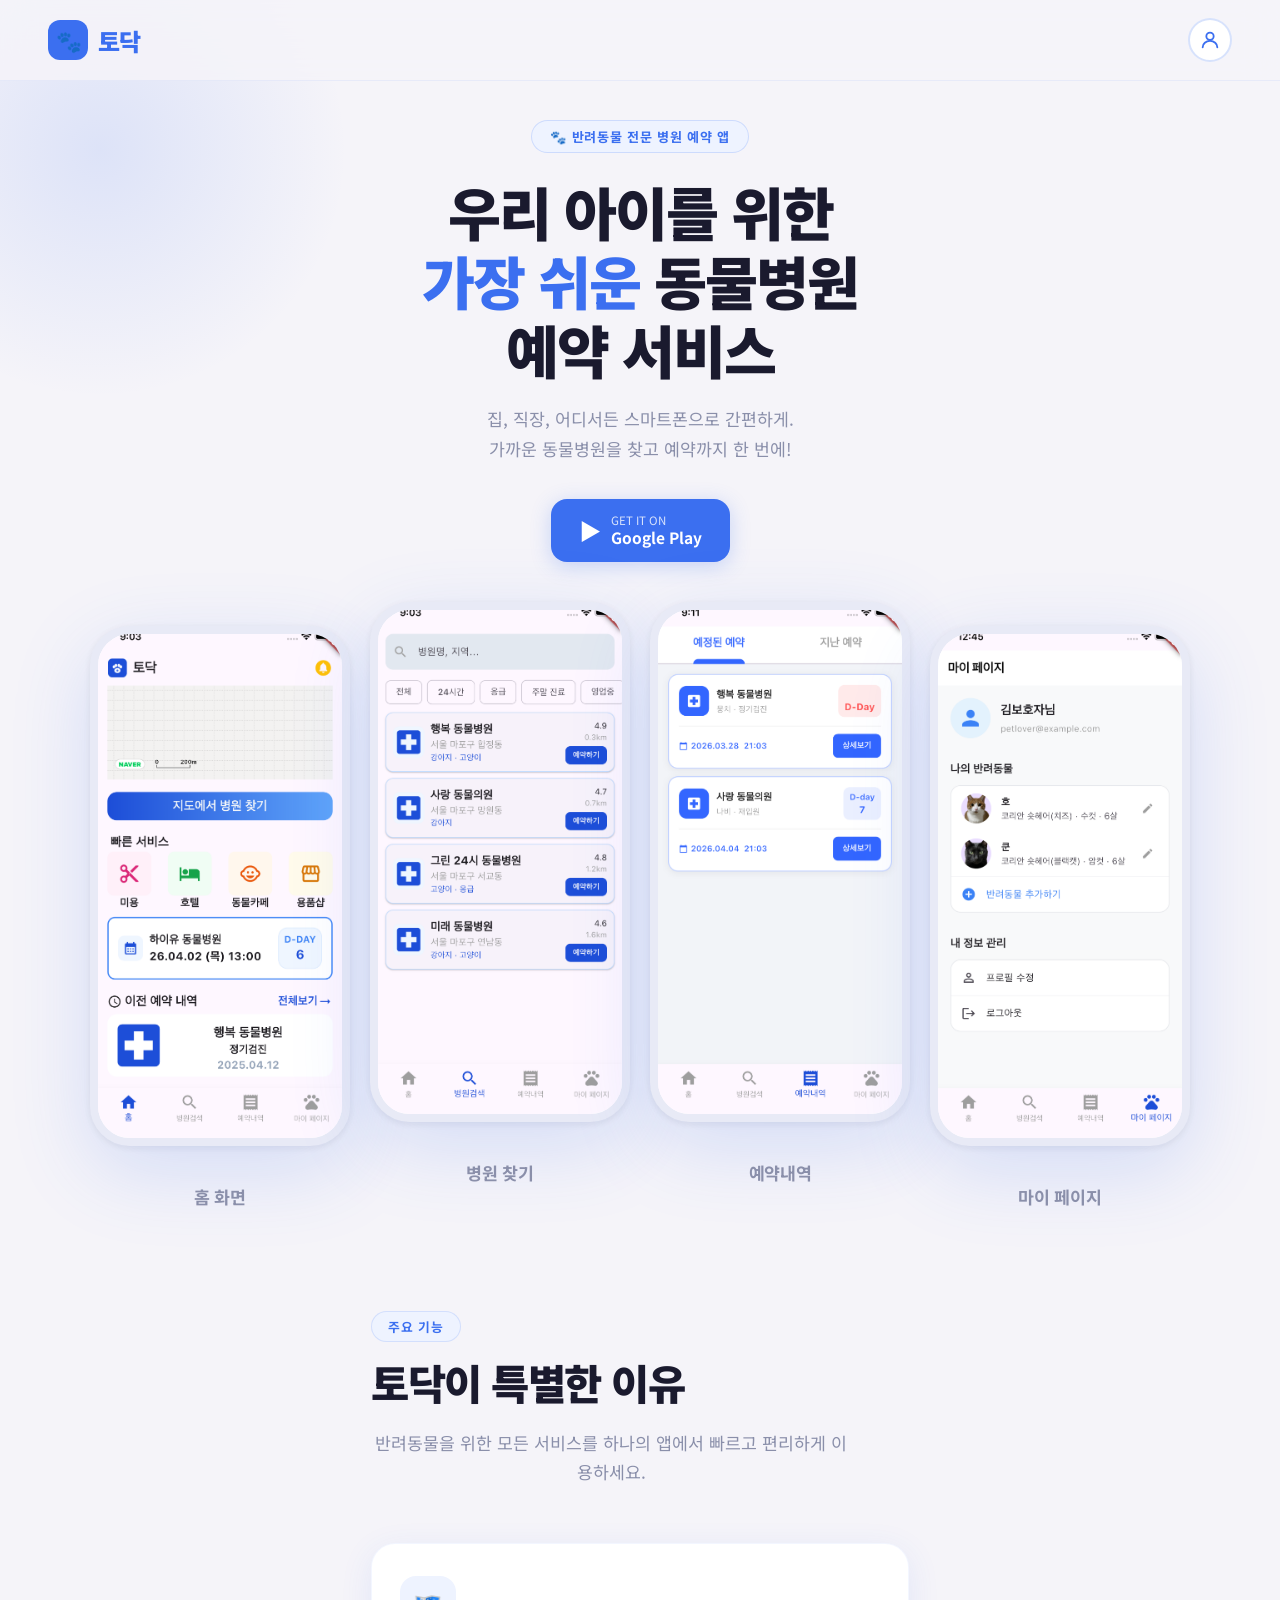
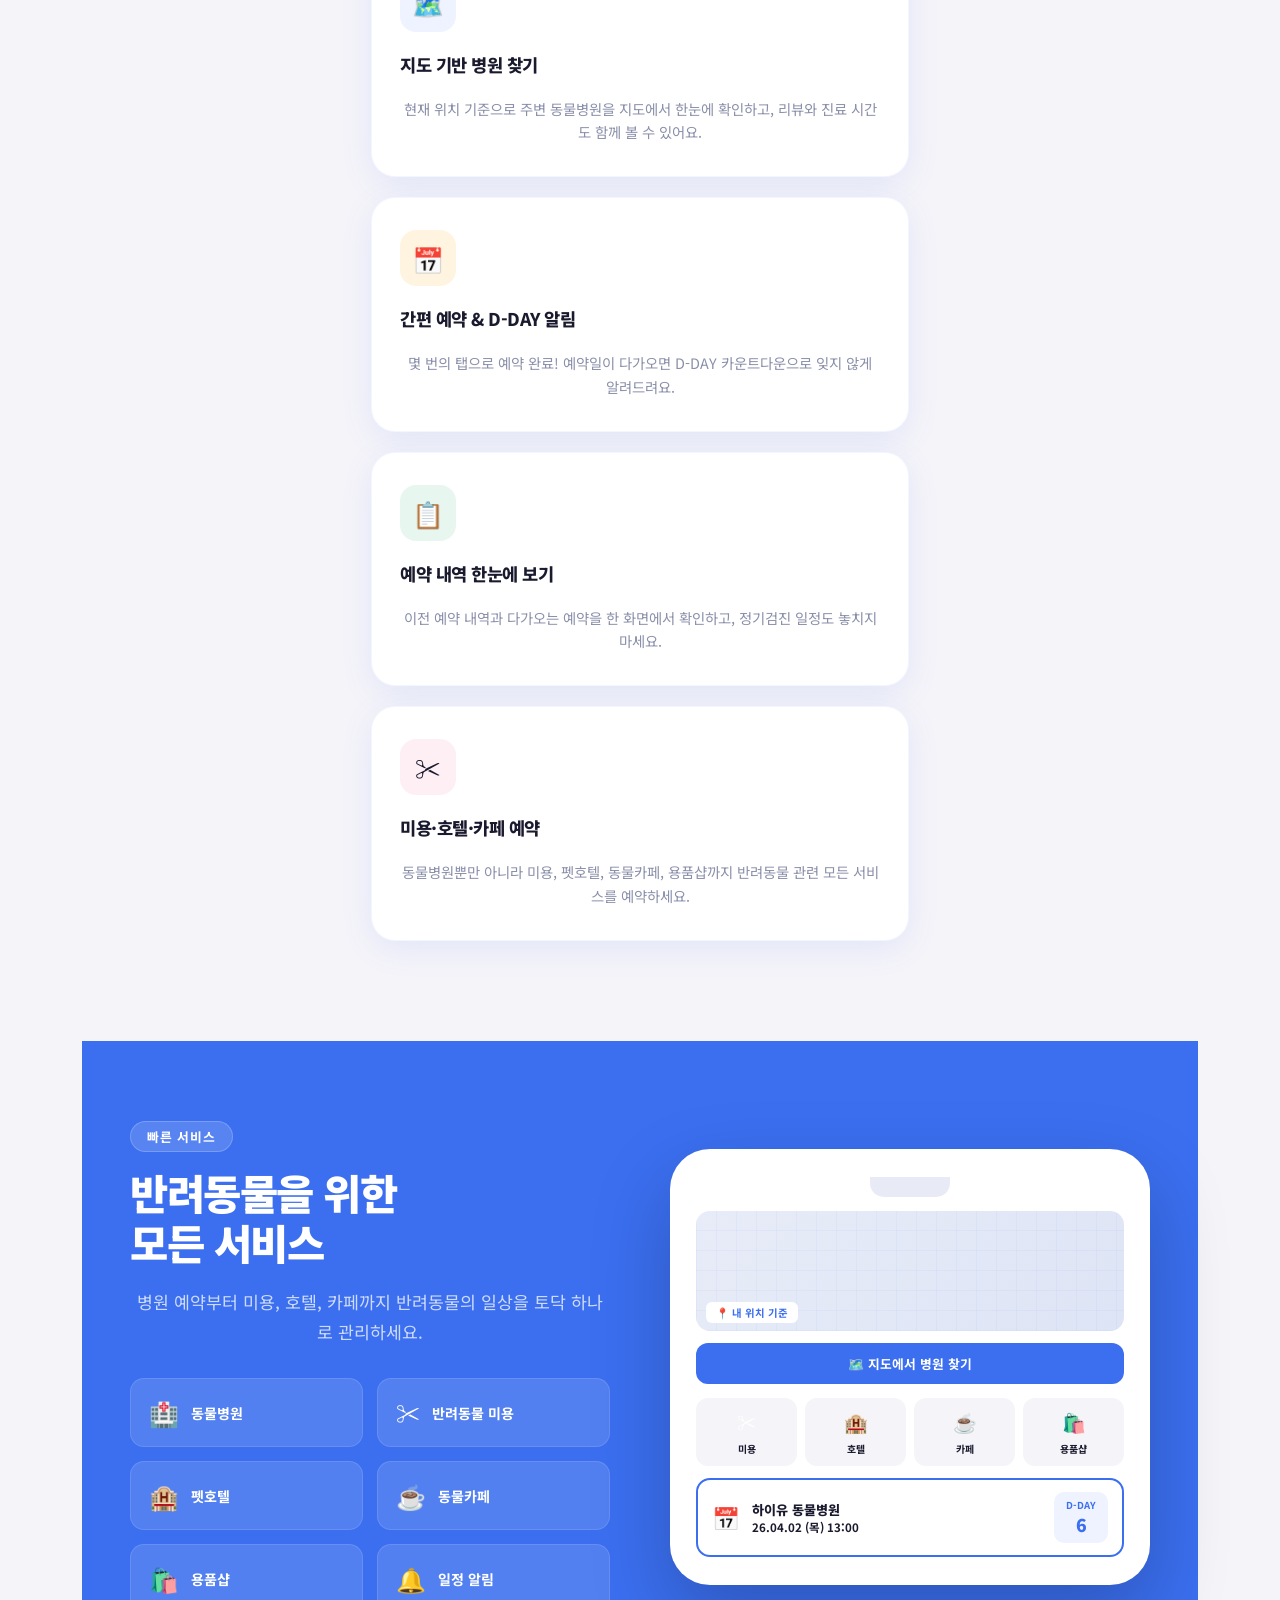
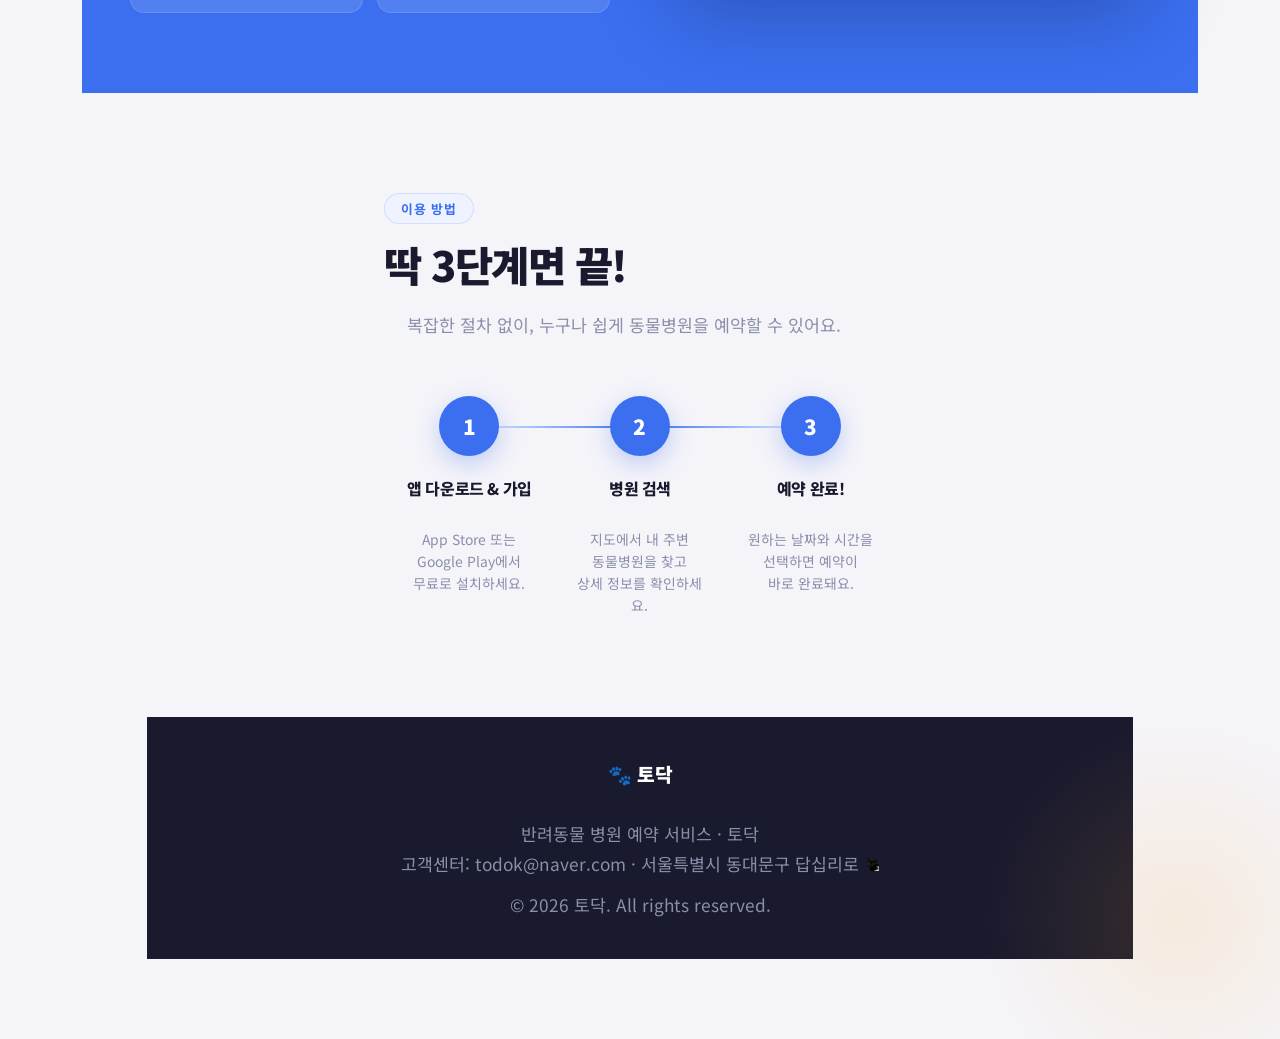
==== index.html @ 5000153f "동영상 수정" ====
<!doctype html>
<html lang="ko">
  <head>
    <meta charset="UTF-8" />
    <meta name="viewport" content="width=device-width, initial-scale=1.0" />
    <title>토닥 - 동물병원 예약 이젠 쉽고 빠르게!</title>
    <link
      href="https://fonts.googleapis.com/css2?family=Noto+Sans+KR:wght@400;500;700;900&display=swap"
      rel="stylesheet"
    />
    <link rel="stylesheet" href="style.css" />
    <style>
      /* ✅ 비디오 모달 - 기본적으로 숨김 */
      .video-modal {
        display: none; /* 기본 숨김 */
        position: fixed;
        top: 0; left: 0; right: 0; bottom: 0;
        background: rgba(0,0,0,0.75);
        z-index: 9999;
        align-items: center;
        justify-content: center;
      }
      /* active 클래스가 붙을 때만 보임 */
      .video-modal.active {
        display: flex;
      }
      .video-wrap {
        position: relative;
        background: #000;
        border-radius: 16px;
        overflow: hidden;
        max-width: 480px;
        width: 90%;
      }
      .video-wrap video {
        width: 100%;
        display: block;
      }
      .video-close {
        position: absolute;
        top: 10px; right: 10px;
        background: rgba(0,0,0,0.5);
        color: white;
        border: none;
        border-radius: 50%;
        width: 32px; height: 32px;
        font-size: 1rem;
        cursor: pointer;
        display: flex; align-items: center; justify-content: center;
        z-index: 10;
      }
    </style>
  </head>
  <body>
    <!-- NAV -->
    <nav>
      <div class="nav-logo">
        <div class="logo-icon">🐾</div>
        토닥
      </div>
      <button class="nav-login-btn" onclick="handleLoginClick()">
        <svg xmlns="http://www.w3.org/2000/svg" width="22" height="22" viewBox="0 0 24 24" fill="none" stroke="currentColor" stroke-width="2" stroke-linecap="round" stroke-linejoin="round">
      <circle cx="12" cy="8" r="4"/>
      <path d="M4 20c0-4 3.6-7 8-7s8 3 8 7"/>
    </svg>
      </button>
    </nav>

    <!-- HERO -->
    <section class="hero">
      <div class="hero-bg-circle c1"></div>
      <div class="hero-bg-circle c2"></div>
      <div class="hero-badge">🐾 반려동물 전문 병원 예약 앱</div>
      <h1>
        우리 아이를 위한<br /><span class="highlight">가장 쉬운</span>
        동물병원<br />예약 서비스
      </h1>
      <p>
        집, 직장, 어디서든 스마트폰으로 간편하게.<br />가까운 동물병원을 찾고
        예약까지 한 번에!
      </p>
      <div class="hero-btns">
        <a href="#" class="btn-store google">
          <span class="store-icon">▶</span>
          <span class="store-label">
            <span class="store-sub">GET IT ON</span>
            Google Play
          </span>
        </a>
      </div>

      <!-- 폰 목업 -->
      <!-- 폰 목업 -->
<div class="hero-mockup">
  <div class="mockup-row">
    <div class="mockup-item">
      <div class="phone-frame">
        <div class="phone-notch"></div>
        <div class="phone-screen">
          <img src="images/home.png" alt="홈 화면" />
        </div>
      </div>
      <p class="mockup-caption">홈 화면</p>
    </div>
    <div class="mockup-item">
      <div class="phone-frame">
        <div class="phone-notch"></div>
        <div class="phone-screen">
          <img src="images/search.png" alt="병원 찾기" />
        </div>
      </div>
      <p class="mockup-caption">병원 찾기</p>
    </div>
    <div class="mockup-item">
      <div class="phone-frame">
        <div class="phone-notch"></div>
        <div class="phone-screen">
          <img src="images/book.png" alt="예약내역" />
        </div>
      </div>
      <p class="mockup-caption">예약내역</p>
    </div>
    <div class="mockup-item">
      <div class="phone-frame">
        <div class="phone-notch"></div>
        <div class="phone-screen">
          <img src="images/mypage.png" alt="마이 페이지" />
        </div>
      </div>
      <p class="mockup-caption">마이 페이지</p>
    </div>
  </div>
</div>

    <!-- FEATURES -->
    <section class="section" id="features">
      <span class="section-label">주요 기능</span>
      <h2 class="section-title">토닥이 특별한 이유</h2>
      <p class="section-sub">
        반려동물을 위한 모든 서비스를 하나의 앱에서 빠르고 편리하게 이용하세요.
      </p>
      <div class="features-grid">
        <div class="feature-card">
          <div class="feat-icon blue">🗺️</div>
          <h3>지도 기반 병원 찾기</h3>
          <p>
            현재 위치 기준으로 주변 동물병원을 지도에서 한눈에 확인하고, 리뷰와
            진료 시간도 함께 볼 수 있어요.
          </p>
        </div>
        <div class="feature-card">
          <div class="feat-icon orange">📅</div>
          <h3>간편 예약 & D-DAY 알림</h3>
          <p>
            몇 번의 탭으로 예약 완료! 예약일이 다가오면 D-DAY 카운트다운으로
            잊지 않게 알려드려요.
          </p>
        </div>
        <div class="feature-card">
          <div class="feat-icon green">📋</div>
          <h3>예약 내역 한눈에 보기</h3>
          <p>
            이전 예약 내역과 다가오는 예약을 한 화면에서 확인하고, 정기검진
            일정도 놓치지 마세요.
          </p>
        </div>
        <div class="feature-card">
          <div class="feat-icon pink">✂️</div>
          <h3>미용·호텔·카페 예약</h3>
          <p>
            동물병원뿐만 아니라 미용, 펫호텔, 동물카페, 용품샵까지 반려동물 관련
            모든 서비스를 예약하세요.
          </p>
        </div>
      </div>
    </section>

    <!-- SERVICES -->
    <section class="services-section" id="services">
      <div class="services-inner">
        <div>
          <span class="section-label">빠른 서비스</span>
          <h2 class="section-title">반려동물을 위한<br />모든 서비스</h2>
          <p class="section-sub">
            병원 예약부터 미용, 호텔, 카페까지 반려동물의 일상을 토닥 하나로
            관리하세요.
          </p>
          <div class="services-list">
            <div class="svc-chip">
              <span class="chip-icon">🏥</span
              ><span class="chip-text">동물병원</span>
            </div>
            <div class="svc-chip">
              <span class="chip-icon">✂️</span
              ><span class="chip-text">반려동물 미용</span>
            </div>
            <div class="svc-chip">
              <span class="chip-icon">🏨</span
              ><span class="chip-text">펫호텔</span>
            </div>
            <div class="svc-chip">
              <span class="chip-icon">☕</span
              ><span class="chip-text">동물카페</span>
            </div>
            <div class="svc-chip">
              <span class="chip-icon">🛍️</span
              ><span class="chip-text">용품샵</span>
            </div>
            <div class="svc-chip">
              <span class="chip-icon">🔔</span
              ><span class="chip-text">일정 알림</span>
            </div>
          </div>
        </div>
        <div class="big-phone">
          <div class="bp-notch"></div>
          <div class="bp-map">
            <div class="bp-map-grid"></div>
            <div class="bp-map-label">📍 내 위치 기준</div>
          </div>
          <div class="bp-btn">🗺️ 지도에서 병원 찾기</div>
          <div class="bp-services">
            <div class="bp-svc">
              <div class="si">✂️</div>
              <div class="sn">미용</div>
            </div>
            <div class="bp-svc">
              <div class="si">🏨</div>
              <div class="sn">호텔</div>
            </div>
            <div class="bp-svc">
              <div class="si">☕</div>
              <div class="sn">카페</div>
            </div>
            <div class="bp-svc">
              <div class="si">🛍️</div>
              <div class="sn">용품샵</div>
            </div>
          </div>
          <div class="bp-card">
            <span style="font-size: 1.4rem">📅</span>
            <div class="bp-card-info">
              <div class="title">하이유 동물병원</div>
              <div class="date">26.04.02 (목) 13:00</div>
            </div>
            <div class="bp-dday">
              <div class="dl">D-DAY</div>
              <div class="dn">6</div>
            </div>
          </div>
        </div>
      </div>
    </section>

    <!-- HOW IT WORKS -->
    <section class="how-section" id="how">
      <span class="section-label">이용 방법</span>
      <h2 class="section-title">딱 3단계면 끝!</h2>
      <p class="section-sub">
        복잡한 절차 없이, 누구나 쉽게 동물병원을 예약할 수 있어요.
      </p>
      <div class="steps-row">
        <div class="step">
          <div class="step-num">1</div>
          <h4>앱 다운로드 & 가입</h4>
          <p>App Store 또는<br />Google Play에서<br />무료로 설치하세요.</p>
        </div>
        <div class="step">
          <div class="step-num">2</div>
          <h4>병원 검색</h4>
          <p>
            지도에서 내 주변<br />동물병원을 찾고<br />상세 정보를 확인하세요.
          </p>
        </div>
        <div class="step">
          <div class="step-num">3</div>
          <h4>예약 완료!</h4>
          <p>원하는 날짜와 시간을<br />선택하면 예약이<br />바로 완료돼요.</p>
        </div>
      </div>
    </section>

    <!-- FOOTER -->
    <footer>
      <div class="footer-logo">🐾 토닥</div>
      <p>
        반려동물 병원 예약 서비스 · 토닥<br />
        고객센터: todok@naver.com · 서울특별시 동대문구 답십리로
        <img src="images/kun2.png" width="15px" onclick="openVideo('kun')" alt="쿤">
      </p>
      <p style="margin-top: 12px">© 2026 토닥. All rights reserved.</p>
    </footer>
     <script>
      function handleLoginClick() {
        if (localStorage.getItem('isLoggedIn')) {
          location.href = 'my_page.html';
        } else {
          location.href = 'login.html';
        }
      }
      // ✅ 동영상 모달 열기
      function openVideo(petName) {
        const modal  = document.getElementById('videoModal');
        const source = document.getElementById('videoSource');
        const player = document.getElementById('videoPlayer');
 
        source.src = petVideos[petName]; // 동영상 경로 설정
        player.load();                   // 새로 로드
        player.play();                   // 자동 재생
        modal.classList.add('active');   // 모달 표시
      }
 
      // ✅ 동영상 모달 닫기
      function closeVideo() {
        const modal  = document.getElementById('videoModal');
        const player = document.getElementById('videoPlayer');
 
        player.pause();                    // 재생 멈춤
        player.currentTime = 0;           // 처음으로 되감기
        modal.classList.remove('active'); // 모달 숨김
      }
    </script>
  </body>
</html>
---- style.css ----
*,
*::before,
*::after {
  box-sizing: border-box;
  margin: 0;
  padding: 0;
}

:root {
  --blue: #3b6ff0;
  --blue-dark: #2a55cc;
  --blue-light: #eef3ff;
  --orange: #f5a623;
  --orange-light: #fff4e0;
  --green: #3bb87a;
  --pink: #f06090;
  --bg: #f5f4f9;
  --white: #ffffff;
  --text: #1a1a2e;
  --gray: #8a8faa;
  --card-shadow: 0 8px 32px rgba(59, 111, 240, 0.1);
}

html {
  scroll-behavior: smooth;
}

body {
  font-family: "Noto Sans KR", sans-serif;
  background: var(--bg);
  color: var(--text);
  overflow-x: hidden;
}

/* NAV */
nav {
  position: fixed;
  top: 0;
  left: 0;
  right: 0;
  z-index: 100;
  display: flex;
  align-items: center;
  justify-content: space-between;
  padding: 18px 48px;
  background: rgba(245, 244, 249, 0.85);
  backdrop-filter: blur(16px);
  border-bottom: 1px solid rgba(59, 111, 240, 0.07);
}
.nav-logo {
  display: flex;
  align-items: center;
  gap: 10px;
  font-size: 1.5rem;
  font-weight: 900;
  color: var(--blue);
  letter-spacing: -1px;
}
.nav-logo .logo-icon {
  width: 40px;
  height: 40px;
  border-radius: 12px;
  background: var(--blue);
  display: flex;
  align-items: center;
  justify-content: center;
  font-size: 1.3rem;
}
.nav-links {
  display: flex;
  gap: 32px;
  align-items: center;
}
.nav-links a {
  text-decoration: none;
  color: var(--gray);
  font-size: 0.95rem;
  font-weight: 500;
  transition: color 0.2s;
}
.nav-links a:hover {
  color: var(--blue);
}
.nav-cta {
  background: var(--blue);
  color: white !important;
  font-weight: 700 !important;
  padding: 10px 24px;
  border-radius: 50px;
  font-size: 0.9rem !important;
  transition:
    background 0.2s,
    transform 0.15s !important;
}
.nav-cta:hover {
  background: var(--blue-dark) !important;
  transform: translateY(-1px);
}
.nav-login-btn {
  width: 44px;
  height: 44px;
  border-radius: 50%;
  border: 2px solid rgba(59, 111, 240, 0.2);
  background: var(--white);
  color: var(--blue);
  display: flex;
  align-items: center;
  justify-content: center;
  cursor: pointer;
  transition:
    background 0.2s,
    border-color 0.2s,
    transform 0.15s;
}

.nav-login-btn:hover {
  background: var(--blue-light);
  border-color: var(--blue);
  transform: translateY(-1px);
}

/* HERO */
.hero {
  min-height: 100vh;
  display: flex;
  flex-direction: column;
  align-items: center;
  justify-content: center;
  padding: 120px 24px 80px;
  position: relative;
  overflow: hidden;
}
.hero-bg-circle {
  position: absolute;
  border-radius: 50%;
  pointer-events: none;
}
.hero-bg-circle.c1 {
  width: 500px;
  height: 500px;
  background: radial-gradient(
    circle,
    rgba(59, 111, 240, 0.13) 0%,
    transparent 70%
  );
  top: -100px;
  left: -150px;
}
.hero-bg-circle.c2 {
  width: 400px;
  height: 400px;
  background: radial-gradient(
    circle,
    rgba(245, 166, 35, 0.13) 0%,
    transparent 70%
  );
  bottom: -80px;
  right: -100px;
}
.hero-badge {
  background: var(--blue-light);
  color: var(--blue);
  font-size: 0.82rem;
  font-weight: 700;
  letter-spacing: 0.05em;
  padding: 6px 18px;
  border-radius: 50px;
  margin-bottom: 24px;
  border: 1.5px solid rgba(59, 111, 240, 0.18);
  animation: fadeUp 0.6s ease both;
}
.hero h1 {
  font-size: clamp(2.2rem, 5vw, 3.6rem);
  font-weight: 900;
  text-align: center;
  line-height: 1.2;
  letter-spacing: -2px;
  color: var(--text);
  animation: fadeUp 0.7s 0.1s ease both;
}
.hero h1 .highlight {
  color: var(--blue);
}
.hero p {
  margin-top: 20px;
  text-align: center;
  font-size: 1.08rem;
  color: var(--gray);
  line-height: 1.7;
  max-width: 480px;
  animation: fadeUp 0.7s 0.2s ease both;
}
.hero-btns {
  display: flex;
  gap: 14px;
  margin-top: 36px;
  flex-wrap: wrap;
  justify-content: center;
  animation: fadeUp 0.7s 0.3s ease both;
}
.btn-store {
  display: flex;
  align-items: center;
  gap: 10px;
  background: var(--text);
  color: white;
  padding: 15px 28px;
  border-radius: 16px;
  font-size: 0.97rem;
  font-weight: 700;
  text-decoration: none;
  transition:
    transform 0.2s,
    box-shadow 0.2s;
  box-shadow: 0 4px 20px rgba(26, 26, 46, 0.18);
}
.btn-store:hover {
  transform: translateY(-3px);
  box-shadow: 0 10px 32px rgba(26, 26, 46, 0.22);
}
.btn-store.google {
  background: var(--blue);
  box-shadow: 0 4px 20px rgba(59, 111, 240, 0.25);
}
.btn-store.google:hover {
  box-shadow: 0 10px 32px rgba(59, 111, 240, 0.35);
}
.btn-store .store-icon {
  font-size: 1.4rem;
}
.btn-store .store-label {
  display: flex;
  flex-direction: column;
  line-height: 1.2;
}
.btn-store .store-sub {
  font-size: 0.72rem;
  font-weight: 400;
  opacity: 0.8;
}

/* PHONE MOCKUP */
.hero-mockup {
  margin-top: 64px;
  position: relative;
  animation: fadeUp 0.8s 0.4s ease both;
}
.phone-frame {
  width: 260px;
  height: 520px;
  background: var(--white);
  border-radius: 40px;
  box-shadow:
    0 24px 80px rgba(59, 111, 240, 0.18),
    0 2px 8px rgba(0, 0, 0, 0.08);
  padding: 20px 16px;
  position: relative;
  border: 8px solid #e8eaf6;
}
.phone-notch {
  position: relative;
  z-index: 2;
}
.phone-content {
  height: 100%;
  overflow: hidden;
}
.ph-header {
  display: flex;
  align-items: center;
  justify-content: space-between;
  margin-bottom: 10px;
}
.ph-logo-row {
  display: flex;
  align-items: center;
  gap: 6px;
}
.ph-logo-box {
  width: 28px;
  height: 28px;
  border-radius: 8px;
  background: var(--blue);
  display: flex;
  align-items: center;
  justify-content: center;
  font-size: 0.85rem;
}
.ph-logo-text {
  font-size: 0.95rem;
  font-weight: 900;
  color: var(--text);
}
.ph-bell {
  font-size: 1.1rem;
  color: var(--orange);
}
.ph-map {
  width: 100%;
  height: 90px;
  border-radius: 12px;
  background: linear-gradient(135deg, #e8ecf8 0%, #dde4f5 100%);
  display: flex;
  align-items: center;
  justify-content: center;
  margin-bottom: 10px;
  position: relative;
  overflow: hidden;
}
.ph-map-grid {
  position: absolute;
  inset: 0;
  background-image:
    repeating-linear-gradient(
      0deg,
      rgba(59, 111, 240, 0.07) 0px,
      transparent 1px,
      transparent 16px
    ),
    repeating-linear-gradient(
      90deg,
      rgba(59, 111, 240, 0.07) 0px,
      transparent 1px,
      transparent 16px
    );
}
.ph-map-pin {
  font-size: 1.4rem;
  position: relative;
  z-index: 1;
}
.ph-map-btn {
  display: block;
  width: 100%;
  padding: 9px;
  background: var(--blue);
  color: white;
  border-radius: 10px;
  text-align: center;
  font-size: 0.72rem;
  font-weight: 700;
  margin-bottom: 10px;
}
.ph-section-label {
  font-size: 0.68rem;
  font-weight: 700;
  color: var(--text);
  margin-bottom: 7px;
}
.ph-services {
  display: flex;
  gap: 6px;
  margin-bottom: 10px;
}
.ph-svc {
  flex: 1;
  display: flex;
  flex-direction: column;
  align-items: center;
  gap: 4px;
  background: var(--bg);
  border-radius: 10px;
  padding: 7px 4px;
}
.ph-svc .svc-icon {
  font-size: 1rem;
}
.ph-svc .svc-name {
  font-size: 0.55rem;
  font-weight: 600;
  color: var(--text);
}
.ph-appt {
  border: 1.5px solid var(--blue);
  border-radius: 12px;
  padding: 9px 10px;
  display: flex;
  align-items: center;
  gap: 8px;
  margin-bottom: 8px;
}
.ph-appt-icon {
  font-size: 1rem;
}
.ph-appt-info {
  flex: 1;
}
.ph-appt-name {
  font-size: 0.65rem;
  font-weight: 700;
  color: var(--text);
}
.ph-appt-date {
  font-size: 0.58rem;
  font-weight: 700;
  color: var(--text);
}
.ph-dday {
  background: var(--blue-light);
  color: var(--blue);
  border-radius: 8px;
  padding: 4px 8px;
  text-align: center;
}
.ph-dday .dday-label {
  font-size: 0.5rem;
  font-weight: 700;
}
.ph-dday .dday-num {
  font-size: 0.85rem;
  font-weight: 900;
}

/* MOCKUP 4개 가로 배치 */
.mockup-row {
  display: flex;
  gap: 20px;
  align-items: flex-end;
  justify-content: center;
}

.mockup-item {
  display: flex;
  flex-direction: column;
  align-items: center;
  gap: 16px;
}

/* 2번째, 3번째 폰을 살짝 위로 올려서 깊이감 */
.mockup-item:nth-child(2),
.mockup-item:nth-child(3) {
  transform: translateY(-24px);
}

.phone-screen {
  position: absolute;
  inset: 0;
  border-radius: 32px;
  overflow: hidden;
  background: #e8eaf6; /* 이미지 없을 때 보이는 placeholder 색 */
}

.phone-screen img {
  width: 100%;
  height: 100%;
  object-fit: cover;
  display: block;
}

/* 이미지 없을 때 placeholder 표시 */
.phone-screen img[src=""],
.phone-screen img:not([src]) {
  display: none;
}

.mockup-caption {
  font-size: 0.82rem;
  font-weight: 700;
  color: var(--gray);
  letter-spacing: -0.3px;
}

/* 반응형 */
@media (max-width: 768px) {
  .mockup-row {
    gap: 10px;
  }
  .phone-frame {
    width: 260px;
    height: 520px;
    background: var(--white);
    border-radius: 48px;
    box-shadow:
      0 24px 90px rgba(59, 111, 240, 0.18),
      0 2px 8px rgba(0, 0, 0, 0.08);
    padding: 20px 16px;
    position: relative;
    border: 8px solid #e9eaf6;
    overflow: hidden;
  }
  .phone-notch {
    width: 50px;
    height: 14px;
  }
  .mockup-item:nth-child(2),
  .mockup-item:nth-child(3) {
    transform: translateY(-14px);
  }
}

/* FEATURES */
.section {
  padding: 100px 48px;
  max-width: 1100px;
  margin: 0 auto;
}
.section-label {
  display: inline-block;
  background: var(--blue-light);
  color: var(--blue);
  font-size: 0.8rem;
  font-weight: 700;
  letter-spacing: 0.06em;
  padding: 5px 16px;
  border-radius: 50px;
  margin-bottom: 16px;
  border: 1.5px solid rgba(59, 111, 240, 0.15);
}
.section-title {
  font-size: clamp(1.8rem, 3.5vw, 2.6rem);
  font-weight: 900;
  letter-spacing: -1.5px;
  line-height: 1.2;
  margin-bottom: 14px;
}
.section-sub {
  color: var(--gray);
  font-size: 1rem;
  line-height: 1.7;
  max-width: 480px;
}

.features-grid {
  display: grid;
  grid-template-columns: repeat(auto-fit, minmax(280px, 1fr));
  gap: 20px;
  margin-top: 56px;
}
.feature-card {
  background: var(--white);
  border-radius: 24px;
  padding: 32px 28px;
  box-shadow: var(--card-shadow);
  transition:
    transform 0.25s,
    box-shadow 0.25s;
  border: 1px solid rgba(59, 111, 240, 0.06);
}
.feature-card:hover {
  transform: translateY(-6px);
  box-shadow: 0 20px 48px rgba(59, 111, 240, 0.14);
}
.feat-icon {
  width: 56px;
  height: 56px;
  border-radius: 16px;
  display: flex;
  align-items: center;
  justify-content: center;
  font-size: 1.6rem;
  margin-bottom: 20px;
}
.feat-icon.blue {
  background: var(--blue-light);
}
.feat-icon.orange {
  background: var(--orange-light);
}
.feat-icon.green {
  background: rgba(59, 184, 122, 0.12);
}
.feat-icon.pink {
  background: rgba(240, 96, 144, 0.1);
}
.feature-card h3 {
  font-size: 1.1rem;
  font-weight: 800;
  margin-bottom: 10px;
  letter-spacing: -0.5px;
}
.feature-card p {
  font-size: 0.9rem;
  color: var(--gray);
  line-height: 1.65;
}

/* SERVICES SECTION */
.services-section {
  background: var(--blue);
  color: white;
  padding: 80px 48px;
}
.services-inner {
  max-width: 1100px;
  margin: 0 auto;
  display: grid;
  grid-template-columns: 1fr 1fr;
  gap: 60px;
  align-items: center;
}
.services-section .section-label {
  background: rgba(255, 255, 255, 0.15);
  color: white;
  border-color: rgba(255, 255, 255, 0.2);
}
.services-section .section-title {
  color: white;
}
.services-section .section-sub {
  color: rgba(255, 255, 255, 0.75);
}
.services-list {
  display: grid;
  grid-template-columns: 1fr 1fr;
  gap: 14px;
  margin-top: 32px;
}
.svc-chip {
  background: rgba(255, 255, 255, 0.12);
  border-radius: 14px;
  padding: 16px 18px;
  display: flex;
  align-items: center;
  gap: 12px;
  border: 1px solid rgba(255, 255, 255, 0.12);
  transition: background 0.2s;
}
.svc-chip:hover {
  background: rgba(255, 255, 255, 0.2);
}
.svc-chip .chip-icon {
  font-size: 1.5rem;
}
.svc-chip .chip-text {
  font-size: 0.88rem;
  font-weight: 700;
}

.big-phone {
  background: white;
  border-radius: 40px;
  box-shadow: 0 32px 80px rgba(0, 0, 0, 0.22);
  padding: 20px 18px;
  border: 8px solid rgba(255, 255, 255, 0.3);
}
.bp-notch {
  width: 80px;
  height: 20px;
  background: #e8eaf6;
  border-radius: 0 0 14px 14px;
  margin: 0 auto 14px;
}
.bp-map {
  height: 120px;
  border-radius: 14px;
  background: linear-gradient(135deg, #e8ecf8, #dde4f5);
  display: flex;
  align-items: center;
  justify-content: center;
  margin-bottom: 12px;
  position: relative;
  overflow: hidden;
}
.bp-map-grid {
  position: absolute;
  inset: 0;
  background-image:
    repeating-linear-gradient(
      0deg,
      rgba(59, 111, 240, 0.09) 0,
      transparent 1px,
      transparent 20px
    ),
    repeating-linear-gradient(
      90deg,
      rgba(59, 111, 240, 0.09) 0,
      transparent 1px,
      transparent 20px
    );
}
.bp-map-label {
  position: absolute;
  bottom: 8px;
  left: 10px;
  background: white;
  border-radius: 6px;
  padding: 3px 10px;
  font-size: 0.65rem;
  font-weight: 700;
  color: var(--blue);
}
.bp-btn {
  display: block;
  padding: 11px;
  background: var(--blue);
  border-radius: 12px;
  text-align: center;
  font-size: 0.8rem;
  font-weight: 700;
  color: white;
  margin-bottom: 14px;
}
.bp-services {
  display: flex;
  gap: 8px;
  margin-bottom: 12px;
}
.bp-svc {
  flex: 1;
  background: var(--bg);
  border-radius: 12px;
  padding: 10px 6px;
  display: flex;
  flex-direction: column;
  align-items: center;
  gap: 5px;
}
.bp-svc .si {
  font-size: 1.2rem;
}
.bp-svc .sn {
  font-size: 0.62rem;
  font-weight: 700;
  color: var(--text);
}
.bp-card {
  border: 2px solid var(--blue);
  border-radius: 14px;
  padding: 12px 14px;
  display: flex;
  align-items: center;
  gap: 12px;
}
.bp-card-info .title {
  font-size: 0.82rem;
  font-weight: 800;
  color: var(--text);
}
.bp-card-info .date {
  font-size: 0.72rem;
  font-weight: 700;
  color: var(--text);
}
.bp-dday {
  margin-left: auto;
  background: var(--blue-light);
  color: var(--blue);
  border-radius: 10px;
  padding: 6px 12px;
  text-align: center;
}
.bp-dday .dl {
  font-size: 0.6rem;
  font-weight: 700;
}
.bp-dday .dn {
  font-size: 1.1rem;
  font-weight: 900;
}

/* HOW IT WORKS */
.how-section {
  padding: 100px 48px;
  max-width: 1100px;
  margin: 0 auto;
}
.steps-row {
  display: flex;
  gap: 0;
  margin-top: 56px;
  position: relative;
}
.steps-row::before {
  content: "";
  position: absolute;
  top: 30px;
  left: 15%;
  right: 15%;
  height: 2px;
  background: linear-gradient(
    90deg,
    var(--blue-light),
    var(--blue),
    var(--blue-light)
  );
}
.step {
  flex: 1;
  display: flex;
  flex-direction: column;
  align-items: center;
  text-align: center;
  padding: 0 20px;
}
.step-num {
  width: 60px;
  height: 60px;
  border-radius: 50%;
  background: var(--blue);
  color: white;
  display: flex;
  align-items: center;
  justify-content: center;
  font-size: 1.3rem;
  font-weight: 900;
  margin-bottom: 20px;
  box-shadow: 0 8px 24px rgba(59, 111, 240, 0.3);
  position: relative;
  z-index: 1;
}
.step h4 {
  font-size: 1rem;
  font-weight: 800;
  margin-bottom: 8px;
  letter-spacing: -0.4px;
}
.step p {
  font-size: 0.87rem;
  color: var(--gray);
  line-height: 1.6;
}

/* CTA */
.cta-section {
  padding: 80px 48px;
  background: linear-gradient(135deg, var(--blue-dark) 0%, var(--blue) 100%);
  text-align: center;
}
.cta-section h2 {
  font-size: clamp(1.8rem, 3.5vw, 2.8rem);
  font-weight: 900;
  color: white;
  letter-spacing: -1.5px;
  margin-bottom: 14px;
}
.cta-section p {
  color: rgba(255, 255, 255, 0.75);
  font-size: 1rem;
  margin-bottom: 36px;
}
.cta-btns {
  display: flex;
  gap: 14px;
  justify-content: center;
  flex-wrap: wrap;
}
.cta-btn {
  display: flex;
  align-items: center;
  gap: 10px;
  background: white;
  color: var(--blue);
  padding: 16px 32px;
  border-radius: 16px;
  font-size: 0.97rem;
  font-weight: 800;
  text-decoration: none;
  transition:
    transform 0.2s,
    box-shadow 0.2s;
  box-shadow: 0 4px 20px rgba(0, 0, 0, 0.12);
}
.cta-btn:hover {
  transform: translateY(-3px);
  box-shadow: 0 12px 32px rgba(0, 0, 0, 0.18);
}
.cta-btn.secondary {
  background: rgba(255, 255, 255, 0.12);
  color: white;
  border: 1.5px solid rgba(255, 255, 255, 0.25);
}
.cta-btn.secondary:hover {
  background: rgba(255, 255, 255, 0.2);
}

/* FOOTER */
footer {
  background: var(--text);
  color: rgba(255, 255, 255, 0.5);
  padding: 40px 48px;
  text-align: center;
  font-size: 0.85rem;
  line-height: 1.8;
  width: 80%;
  display: flex;
  flex-direction: column;
  align-items: center;
}
footer .footer-logo {
  color: white;
  font-weight: 900;
  font-size: 1.2rem;
  margin-bottom: 8px;
}
footer p{
  white-space: nowrap;
}

@keyframes fadeUp {
  from {
    opacity: 0;
    transform: translateY(24px);
  }
  to {
    opacity: 1;
    transform: translateY(0);
  }
}

@media (max-width: 768px) {
  nav {
    padding: 14px 20px;
  }
  .nav-links {
    display: none;
  }
  .section,
  .how-section {
    padding: 70px 20px;
  }
  .services-section {
    padding: 60px 20px;
  }
  .services-inner {
    grid-template-columns: 1fr;
  }
  .steps-row {
    flex-direction: column;
    gap: 32px;
  }
  .steps-row::before {
    display: none;
  }
  .cta-section {
    padding: 60px 20px;
  }
  footer {
    padding: 30px 20px;
  }
}
/* 동영상 모달 */
.video-modal {
  display: none;
  position: fixed;
  inset: 0;
  background: rgba(0,0,0,0.85);
  z-index: 999;
  align-items: center;
  justify-content: center;
}
.video-modal.active {
  display: flex;
}
.video-wrap {
  position: relative;
  width: 90%;
  max-width: 500px;
  border-radius: 20px;
  overflow: hidden;
  background: black;
}
.video-wrap video {
  width: 100%;
  display: block;
}
.video-close {
  position: absolute;
  top: 12px; right: 12px;
  z-index: 10;
  background: rgba(0,0,0,0.5);
  color: white;
  border: none;
  border-radius: 50%;
  width: 36px; height: 36px;
  font-size: 1rem;
  cursor: pointer;
}
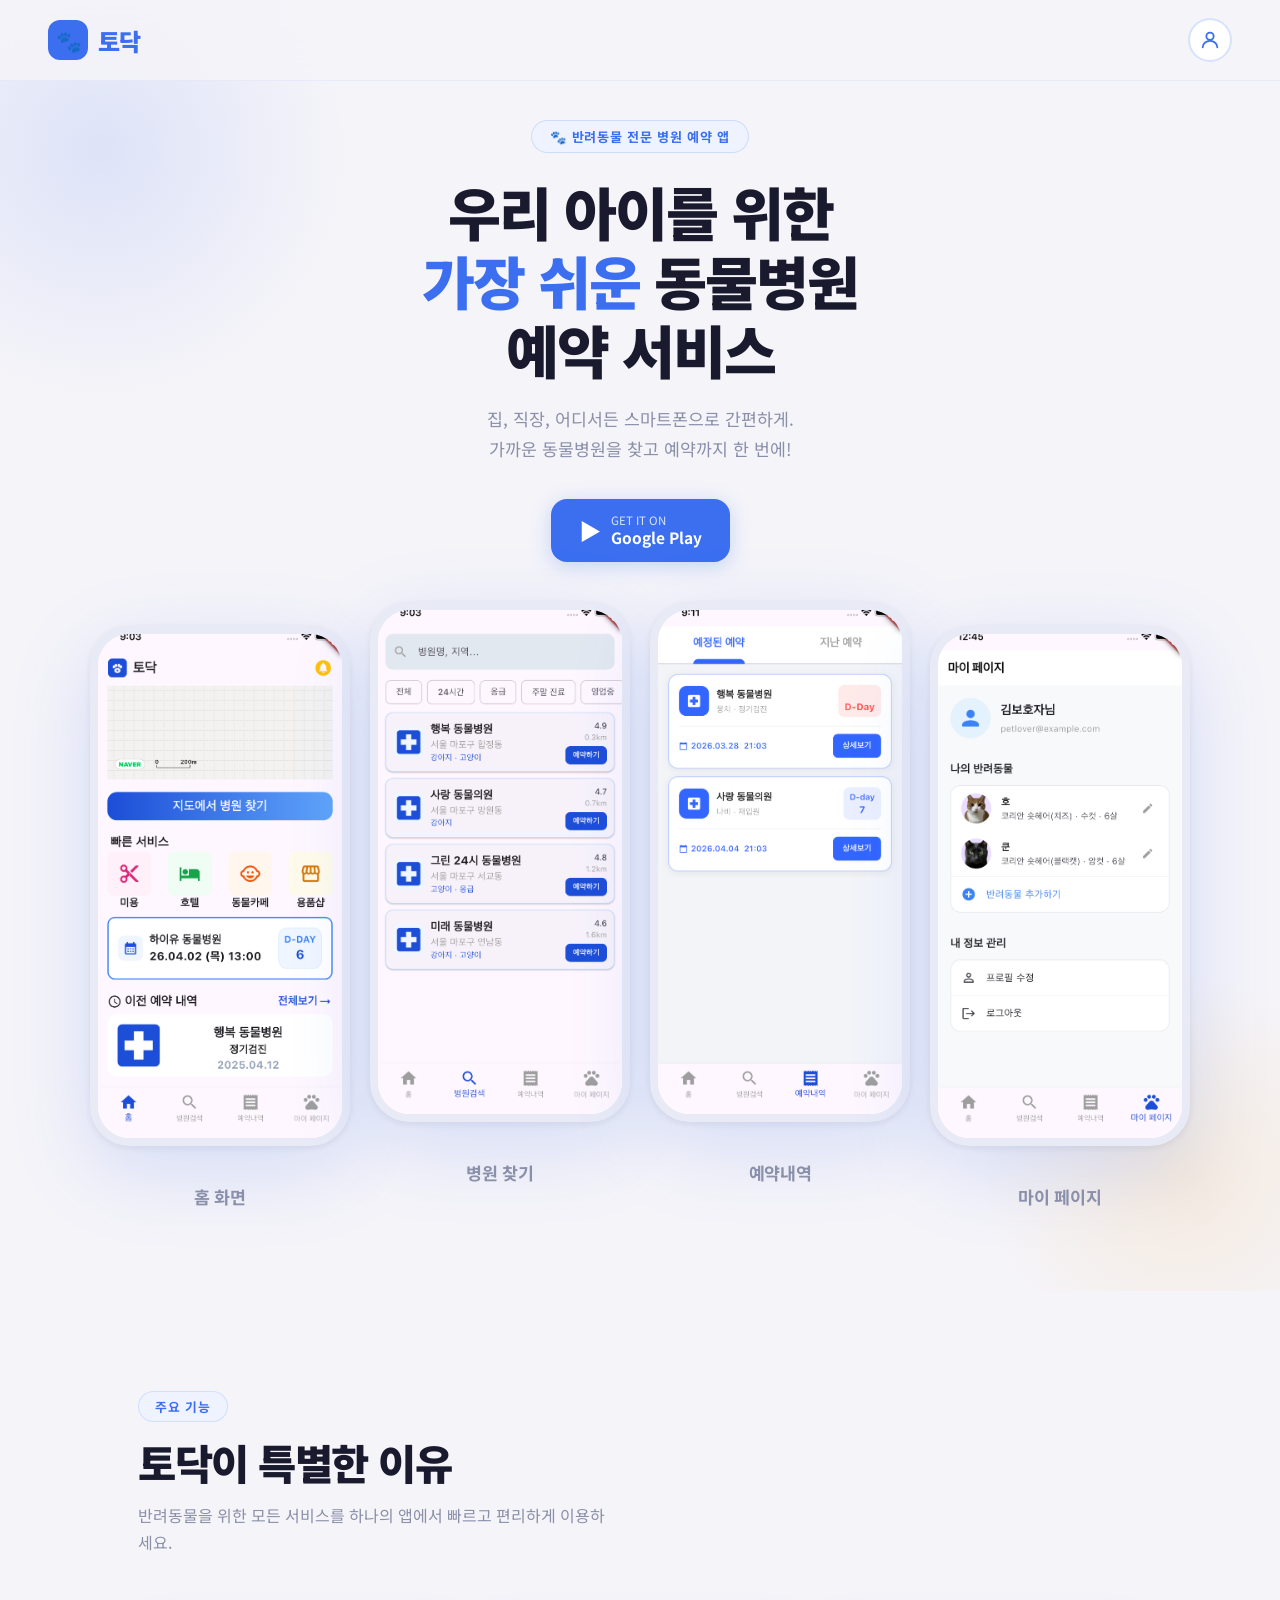
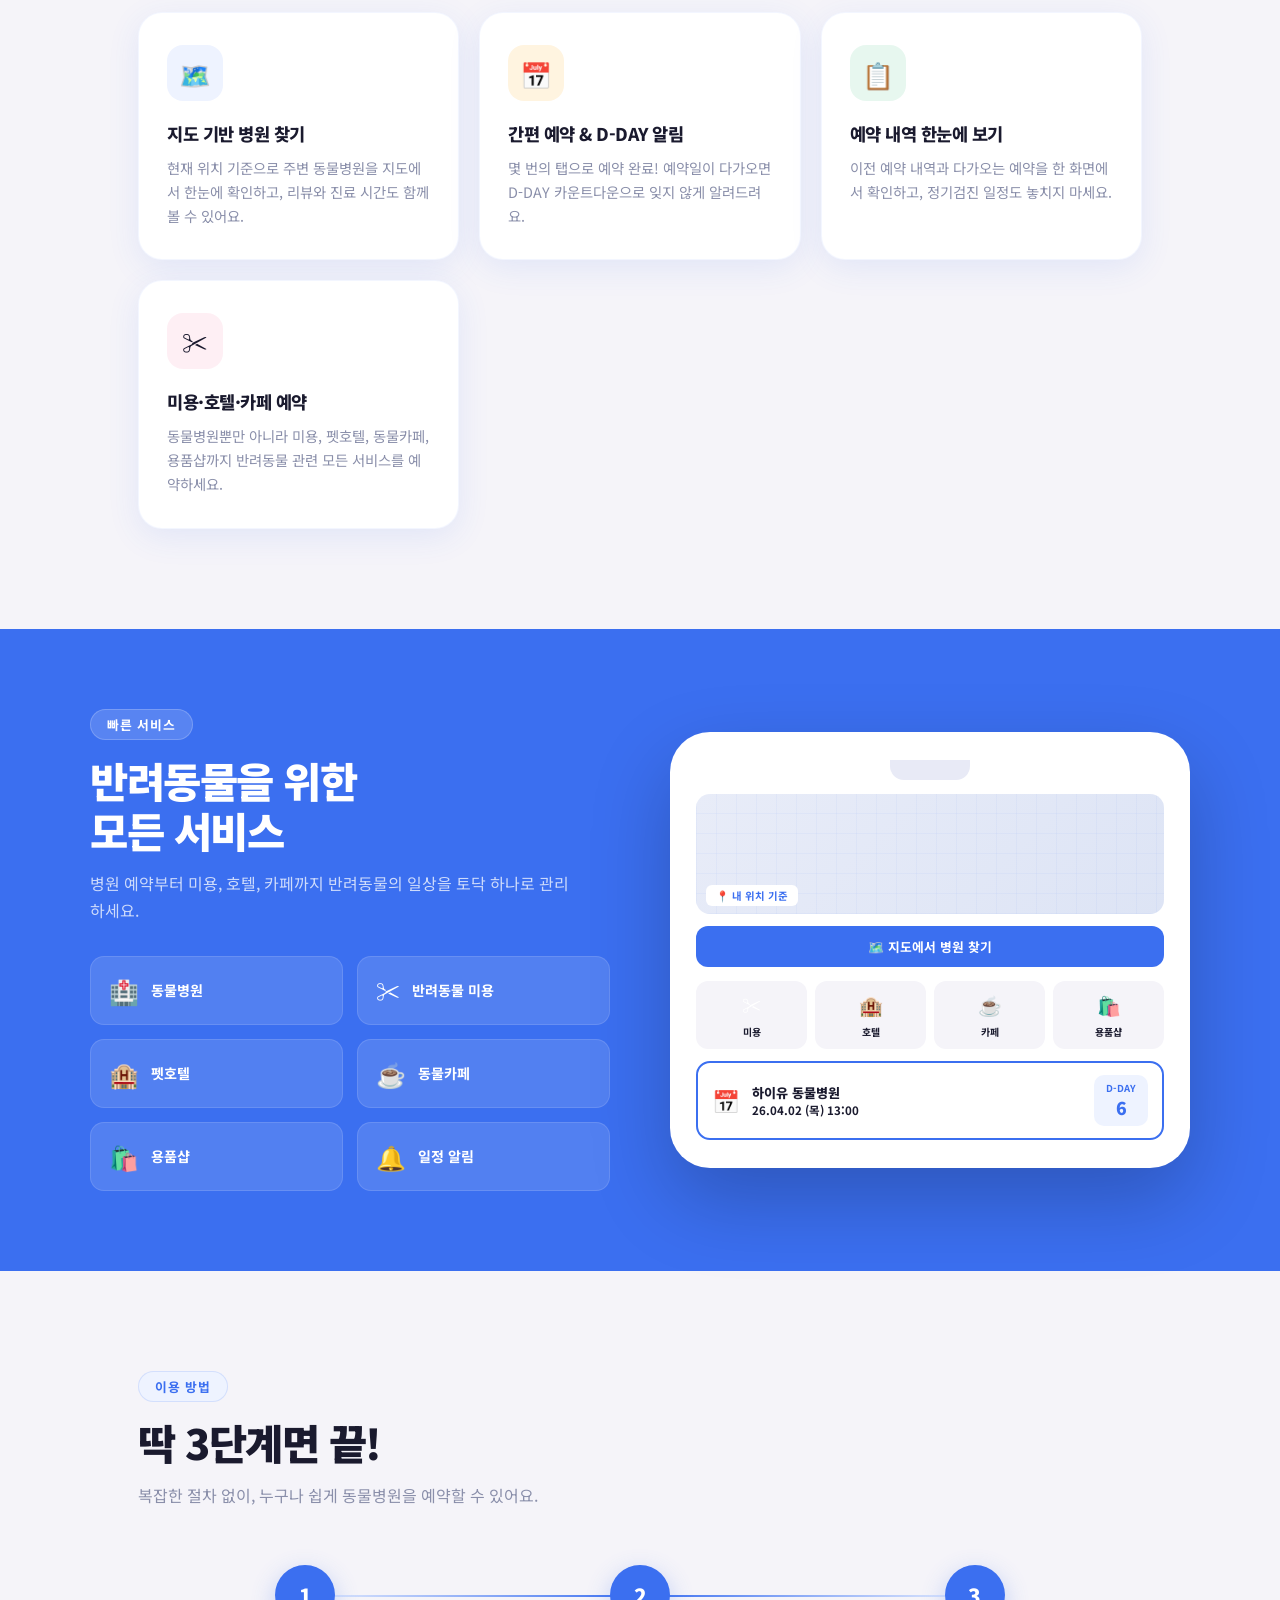
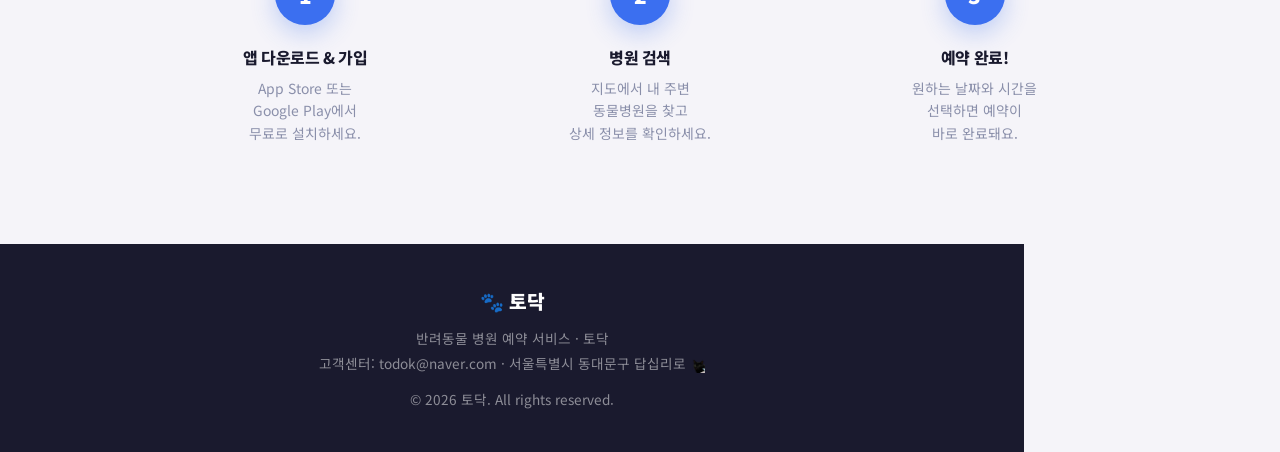
==== commit 61d99a66: "코드 정리, readme 추가" ====
--- a/index.html
+++ b/index.html
@@ -9,18 +9,22 @@
       rel="stylesheet"
     />
     <link rel="stylesheet" href="style.css" />
+
+    <!-- =============================================
+         비디오 모달 스타일
+         - 기본 상태: display:none 으로 숨김
+         - .active 클래스가 붙으면 display:flex 로 표시
+    ============================================= -->
     <style>
-      /* ✅ 비디오 모달 - 기본적으로 숨김 */
       .video-modal {
-        display: none; /* 기본 숨김 */
+        display: none;
         position: fixed;
         top: 0; left: 0; right: 0; bottom: 0;
-        background: rgba(0,0,0,0.75);
+        background: rgba(0, 0, 0, 0.75);
         z-index: 9999;
         align-items: center;
         justify-content: center;
       }
-      /* active 클래스가 붙을 때만 보임 */
       .video-modal.active {
         display: flex;
       }
@@ -39,7 +43,7 @@
       .video-close {
         position: absolute;
         top: 10px; right: 10px;
-        background: rgba(0,0,0,0.5);
+        background: rgba(0, 0, 0, 0.5);
         color: white;
         border: none;
         border-radius: 50%;
@@ -52,21 +56,32 @@
     </style>
   </head>
   <body>
-    <!-- NAV -->
+
+    <!-- =============================================
+         상단 네비게이션 바
+         - 로그인 버튼 클릭 시 handleLoginClick() 실행
+         - 로그인 상태면 마이페이지로, 아니면 로그인 페이지로 이동
+    ============================================= -->
     <nav>
       <div class="nav-logo">
         <div class="logo-icon">🐾</div>
         토닥
       </div>
       <button class="nav-login-btn" onclick="handleLoginClick()">
-        <svg xmlns="http://www.w3.org/2000/svg" width="22" height="22" viewBox="0 0 24 24" fill="none" stroke="currentColor" stroke-width="2" stroke-linecap="round" stroke-linejoin="round">
-      <circle cx="12" cy="8" r="4"/>
-      <path d="M4 20c0-4 3.6-7 8-7s8 3 8 7"/>
-    </svg>
+        <svg xmlns="http://www.w3.org/2000/svg" width="22" height="22"
+             viewBox="0 0 24 24" fill="none" stroke="currentColor"
+             stroke-width="2" stroke-linecap="round" stroke-linejoin="round">
+          <circle cx="12" cy="8" r="4"/>
+          <path d="M4 20c0-4 3.6-7 8-7s8 3 8 7"/>
+        </svg>
       </button>
     </nav>
 
-    <!-- HERO -->
+    <!-- =============================================
+         히어로 섹션
+         - 서비스 소개 문구 + 앱 다운로드 버튼
+         - 앱 UI 목업 4종 (홈, 병원찾기, 예약내역, 마이페이지)
+    ============================================= -->
     <section class="hero">
       <div class="hero-bg-circle c1"></div>
       <div class="hero-bg-circle c2"></div>
@@ -76,8 +91,8 @@
         동물병원<br />예약 서비스
       </h1>
       <p>
-        집, 직장, 어디서든 스마트폰으로 간편하게.<br />가까운 동물병원을 찾고
-        예약까지 한 번에!
+        집, 직장, 어디서든 스마트폰으로 간편하게.<br />
+        가까운 동물병원을 찾고 예약까지 한 번에!
       </p>
       <div class="hero-btns">
         <a href="#" class="btn-store google">
@@ -89,50 +104,56 @@
         </a>
       </div>
 
-      <!-- 폰 목업 -->
-      <!-- 폰 목업 -->
-<div class="hero-mockup">
-  <div class="mockup-row">
-    <div class="mockup-item">
-      <div class="phone-frame">
-        <div class="phone-notch"></div>
-        <div class="phone-screen">
-          <img src="images/home.png" alt="홈 화면" />
-        </div>
-      </div>
-      <p class="mockup-caption">홈 화면</p>
-    </div>
-    <div class="mockup-item">
-      <div class="phone-frame">
-        <div class="phone-notch"></div>
-        <div class="phone-screen">
-          <img src="images/search.png" alt="병원 찾기" />
-        </div>
-      </div>
-      <p class="mockup-caption">병원 찾기</p>
-    </div>
-    <div class="mockup-item">
-      <div class="phone-frame">
-        <div class="phone-notch"></div>
-        <div class="phone-screen">
-          <img src="images/book.png" alt="예약내역" />
-        </div>
-      </div>
-      <p class="mockup-caption">예약내역</p>
-    </div>
-    <div class="mockup-item">
-      <div class="phone-frame">
-        <div class="phone-notch"></div>
-        <div class="phone-screen">
-          <img src="images/mypage.png" alt="마이 페이지" />
-        </div>
-      </div>
-      <p class="mockup-caption">마이 페이지</p>
-    </div>
-  </div>
-</div>
-
-    <!-- FEATURES -->
+      <!-- 앱 화면 목업 4종 가로 배치 -->
+      <div class="hero-mockup">
+        <div class="mockup-row">
+          <div class="mockup-item">
+            <div class="phone-frame">
+              <div class="phone-notch"></div>
+              <div class="phone-screen">
+                <img src="images/home.png" alt="홈 화면" />
+              </div>
+            </div>
+            <p class="mockup-caption">홈 화면</p>
+          </div>
+          <div class="mockup-item">
+            <div class="phone-frame">
+              <div class="phone-notch"></div>
+              <div class="phone-screen">
+                <img src="images/search.png" alt="병원 찾기" />
+              </div>
+            </div>
+            <p class="mockup-caption">병원 찾기</p>
+          </div>
+          <div class="mockup-item">
+            <div class="phone-frame">
+              <div class="phone-notch"></div>
+              <div class="phone-screen">
+                <img src="images/book.png" alt="예약내역" />
+              </div>
+            </div>
+            <p class="mockup-caption">예약내역</p>
+          </div>
+          <div class="mockup-item">
+            <div class="phone-frame">
+              <div class="phone-notch"></div>
+              <div class="phone-screen">
+                <img src="images/mypage.png" alt="마이 페이지" />
+              </div>
+            </div>
+            <p class="mockup-caption">마이 페이지</p>
+          </div>
+        </div>
+      </div>
+    </section>
+
+    <!-- =============================================
+         주요 기능 소개 섹션
+         - 지도 기반 병원 찾기
+         - D-DAY 알림
+         - 예약 내역 보기
+         - 미용/호텔/카페 예약
+    ============================================= -->
     <section class="section" id="features">
       <span class="section-label">주요 기능</span>
       <h2 class="section-title">토닥이 특별한 이유</h2>
@@ -143,75 +164,47 @@
         <div class="feature-card">
           <div class="feat-icon blue">🗺️</div>
           <h3>지도 기반 병원 찾기</h3>
-          <p>
-            현재 위치 기준으로 주변 동물병원을 지도에서 한눈에 확인하고, 리뷰와
-            진료 시간도 함께 볼 수 있어요.
-          </p>
+          <p>현재 위치 기준으로 주변 동물병원을 지도에서 한눈에 확인하고, 리뷰와 진료 시간도 함께 볼 수 있어요.</p>
         </div>
         <div class="feature-card">
           <div class="feat-icon orange">📅</div>
           <h3>간편 예약 & D-DAY 알림</h3>
-          <p>
-            몇 번의 탭으로 예약 완료! 예약일이 다가오면 D-DAY 카운트다운으로
-            잊지 않게 알려드려요.
-          </p>
+          <p>몇 번의 탭으로 예약 완료! 예약일이 다가오면 D-DAY 카운트다운으로 잊지 않게 알려드려요.</p>
         </div>
         <div class="feature-card">
           <div class="feat-icon green">📋</div>
           <h3>예약 내역 한눈에 보기</h3>
-          <p>
-            이전 예약 내역과 다가오는 예약을 한 화면에서 확인하고, 정기검진
-            일정도 놓치지 마세요.
-          </p>
+          <p>이전 예약 내역과 다가오는 예약을 한 화면에서 확인하고, 정기검진 일정도 놓치지 마세요.</p>
         </div>
         <div class="feature-card">
           <div class="feat-icon pink">✂️</div>
           <h3>미용·호텔·카페 예약</h3>
-          <p>
-            동물병원뿐만 아니라 미용, 펫호텔, 동물카페, 용품샵까지 반려동물 관련
-            모든 서비스를 예약하세요.
-          </p>
+          <p>동물병원뿐만 아니라 미용, 펫호텔, 동물카페, 용품샵까지 반려동물 관련 모든 서비스를 예약하세요.</p>
         </div>
       </div>
     </section>
 
-    <!-- SERVICES -->
+    <!-- =============================================
+         서비스 목록 섹션 (파란 배경)
+         - 왼쪽: 서비스 칩 목록 (병원, 미용, 호텔, 카페, 용품, 알림)
+         - 오른쪽: 가상 폰 UI (지도 + 예약 카드)
+    ============================================= -->
     <section class="services-section" id="services">
       <div class="services-inner">
         <div>
           <span class="section-label">빠른 서비스</span>
           <h2 class="section-title">반려동물을 위한<br />모든 서비스</h2>
-          <p class="section-sub">
-            병원 예약부터 미용, 호텔, 카페까지 반려동물의 일상을 토닥 하나로
-            관리하세요.
-          </p>
+          <p class="section-sub">병원 예약부터 미용, 호텔, 카페까지 반려동물의 일상을 토닥 하나로 관리하세요.</p>
           <div class="services-list">
-            <div class="svc-chip">
-              <span class="chip-icon">🏥</span
-              ><span class="chip-text">동물병원</span>
-            </div>
-            <div class="svc-chip">
-              <span class="chip-icon">✂️</span
-              ><span class="chip-text">반려동물 미용</span>
-            </div>
-            <div class="svc-chip">
-              <span class="chip-icon">🏨</span
-              ><span class="chip-text">펫호텔</span>
-            </div>
-            <div class="svc-chip">
-              <span class="chip-icon">☕</span
-              ><span class="chip-text">동물카페</span>
-            </div>
-            <div class="svc-chip">
-              <span class="chip-icon">🛍️</span
-              ><span class="chip-text">용품샵</span>
-            </div>
-            <div class="svc-chip">
-              <span class="chip-icon">🔔</span
-              ><span class="chip-text">일정 알림</span>
-            </div>
-          </div>
-        </div>
+            <div class="svc-chip"><span class="chip-icon">🏥</span><span class="chip-text">동물병원</span></div>
+            <div class="svc-chip"><span class="chip-icon">✂️</span><span class="chip-text">반려동물 미용</span></div>
+            <div class="svc-chip"><span class="chip-icon">🏨</span><span class="chip-text">펫호텔</span></div>
+            <div class="svc-chip"><span class="chip-icon">☕</span><span class="chip-text">동물카페</span></div>
+            <div class="svc-chip"><span class="chip-icon">🛍️</span><span class="chip-text">용품샵</span></div>
+            <div class="svc-chip"><span class="chip-icon">🔔</span><span class="chip-text">일정 알림</span></div>
+          </div>
+        </div>
+        <!-- 가상 폰 UI -->
         <div class="big-phone">
           <div class="bp-notch"></div>
           <div class="bp-map">
@@ -220,22 +213,10 @@
           </div>
           <div class="bp-btn">🗺️ 지도에서 병원 찾기</div>
           <div class="bp-services">
-            <div class="bp-svc">
-              <div class="si">✂️</div>
-              <div class="sn">미용</div>
-            </div>
-            <div class="bp-svc">
-              <div class="si">🏨</div>
-              <div class="sn">호텔</div>
-            </div>
-            <div class="bp-svc">
-              <div class="si">☕</div>
-              <div class="sn">카페</div>
-            </div>
-            <div class="bp-svc">
-              <div class="si">🛍️</div>
-              <div class="sn">용품샵</div>
-            </div>
+            <div class="bp-svc"><div class="si">✂️</div><div class="sn">미용</div></div>
+            <div class="bp-svc"><div class="si">🏨</div><div class="sn">호텔</div></div>
+            <div class="bp-svc"><div class="si">☕</div><div class="sn">카페</div></div>
+            <div class="bp-svc"><div class="si">🛍️</div><div class="sn">용품샵</div></div>
           </div>
           <div class="bp-card">
             <span style="font-size: 1.4rem">📅</span>
@@ -252,13 +233,14 @@
       </div>
     </section>
 
-    <!-- HOW IT WORKS -->
+    <!-- =============================================
+         이용 방법 섹션
+         - 3단계 순서로 서비스 이용법 안내
+    ============================================= -->
     <section class="how-section" id="how">
       <span class="section-label">이용 방법</span>
       <h2 class="section-title">딱 3단계면 끝!</h2>
-      <p class="section-sub">
-        복잡한 절차 없이, 누구나 쉽게 동물병원을 예약할 수 있어요.
-      </p>
+      <p class="section-sub">복잡한 절차 없이, 누구나 쉽게 동물병원을 예약할 수 있어요.</p>
       <div class="steps-row">
         <div class="step">
           <div class="step-num">1</div>
@@ -268,9 +250,7 @@
         <div class="step">
           <div class="step-num">2</div>
           <h4>병원 검색</h4>
-          <p>
-            지도에서 내 주변<br />동물병원을 찾고<br />상세 정보를 확인하세요.
-          </p>
+          <p>지도에서 내 주변<br />동물병원을 찾고<br />상세 정보를 확인하세요.</p>
         </div>
         <div class="step">
           <div class="step-num">3</div>
@@ -280,17 +260,55 @@
       </div>
     </section>
 
-    <!-- FOOTER -->
+    <!-- =============================================
+         푸터
+         - kun2.png 클릭 시 쿤 동영상 모달 재생
+    ============================================= -->
     <footer>
       <div class="footer-logo">🐾 토닥</div>
       <p>
         반려동물 병원 예약 서비스 · 토닥<br />
         고객센터: todok@naver.com · 서울특별시 동대문구 답십리로
-        <img src="images/kun2.png" width="15px" onclick="openVideo('kun')" alt="쿤">
+        <img
+          src="images/kun2.png"
+          width="15px"
+          alt="쿤"
+          style="cursor:pointer; vertical-align:middle;"
+          onclick="openVideo('kun')"
+        />
       </p>
       <p style="margin-top: 12px">© 2026 토닥. All rights reserved.</p>
     </footer>
-     <script>
+
+    <!-- =============================================
+         비디오 모달
+         - 배경 클릭 또는 ✕ 버튼으로 닫기
+         - .active 클래스로 표시/숨김 전환
+    ============================================= -->
+    <div class="video-modal" id="videoModal" onclick="closeVideo()">
+      <div class="video-wrap" onclick="event.stopPropagation()">
+        <button class="video-close" onclick="closeVideo()">✕</button>
+        <video id="videoPlayer" controls></video>
+      </div>
+    </div>
+
+    <!-- jQuery CDN -->
+    <script src="https://code.jquery.com/jquery-3.7.1.min.js"></script>
+
+    <script>
+      // =============================================
+      // 반려동물별 동영상 경로 매핑
+      // =============================================
+      var petVideos = {
+        ho:  'images/hogguk.mp4',
+        kun: 'images/kungguk.mp4'
+      };
+
+      // =============================================
+      // 네비게이션 로그인 버튼
+      // - localStorage에 isLoggedIn 값이 있으면 마이페이지로
+      // - 없으면 로그인 페이지로 이동
+      // =============================================
       function handleLoginClick() {
         if (localStorage.getItem('isLoggedIn')) {
           location.href = 'my_page.html';
@@ -298,27 +316,72 @@
           location.href = 'login.html';
         }
       }
-      // ✅ 동영상 모달 열기
+
+      // =============================================
+      // 동영상 모달 열기
+      // @param petName - 'ho' 또는 'kun'
+      // 1. video 태그의 src를 직접 교체 (source 태그 방식보다 안정적)
+      // 2. 모달에 .active 클래스 추가 → 화면에 표시
+      // 3. 자동 재생 시도 (브라우저 정책으로 차단돼도 수동 재생 가능)
+      // =============================================
       function openVideo(petName) {
-        const modal  = document.getElementById('videoModal');
-        const source = document.getElementById('videoSource');
-        const player = document.getElementById('videoPlayer');
- 
-        source.src = petVideos[petName]; // 동영상 경로 설정
-        player.load();                   // 새로 로드
-        player.play();                   // 자동 재생
-        modal.classList.add('active');   // 모달 표시
-      }
- 
-      // ✅ 동영상 모달 닫기
+        var $modal  = $('#videoModal');
+        var $player = $('#videoPlayer');
+
+        $player.attr('src', petVideos[petName]); // jQuery로 src 속성 설정
+        $modal.addClass('active');               // 모달 표시
+
+        // jQuery에는 play() 메서드가 없으므로 DOM 요소를 직접 사용
+        $player[0].play().catch(function(e) {
+          console.log('자동재생이 차단됐어요. 재생 버튼을 눌러주세요.', e);
+        });
+      }
+
+      // =============================================
+      // 동영상 모달 닫기
+      // 1. 재생 멈춤 + 재생 위치 초기화
+      // 2. 모달에서 .active 클래스 제거 → 화면에서 숨김
+      // =============================================
       function closeVideo() {
-        const modal  = document.getElementById('videoModal');
-        const player = document.getElementById('videoPlayer');
- 
-        player.pause();                    // 재생 멈춤
-        player.currentTime = 0;           // 처음으로 되감기
-        modal.classList.remove('active'); // 모달 숨김
-      }
+        var $modal  = $('#videoModal');
+        var $player = $('#videoPlayer');
+
+        $player[0].pause();           // 재생 멈춤
+        $player[0].currentTime = 0;  // 처음으로 되감기
+        $modal.removeClass('active'); // 모달 숨김
+      }
+
+      // =============================================
+      // jQuery 이벤트 바인딩 (DOM 준비 완료 후 실행)
+      // =============================================
+      $(document).ready(function () {
+
+        // 네비게이션 로그인 버튼 클릭
+        $('.nav-login-btn').on('click', function () {
+          handleLoginClick();
+        });
+
+        // 푸터 쿤 이미지 클릭 → 동영상 모달 열기
+        $('footer img[alt="쿤"]').on('click', function () {
+          openVideo('kun');
+        });
+
+        // 모달 닫기 버튼 클릭
+        $('.video-close').on('click', function () {
+          closeVideo();
+        });
+
+        // 모달 배경(어두운 영역) 클릭 → 닫기
+        $('#videoModal').on('click', function () {
+          closeVideo();
+        });
+
+        // 모달 내부 클릭은 닫기 이벤트 전파 차단
+        $('.video-wrap').on('click', function (e) {
+          e.stopPropagation();
+        });
+
+      });
     </script>
   </body>
-</html>
+</html>
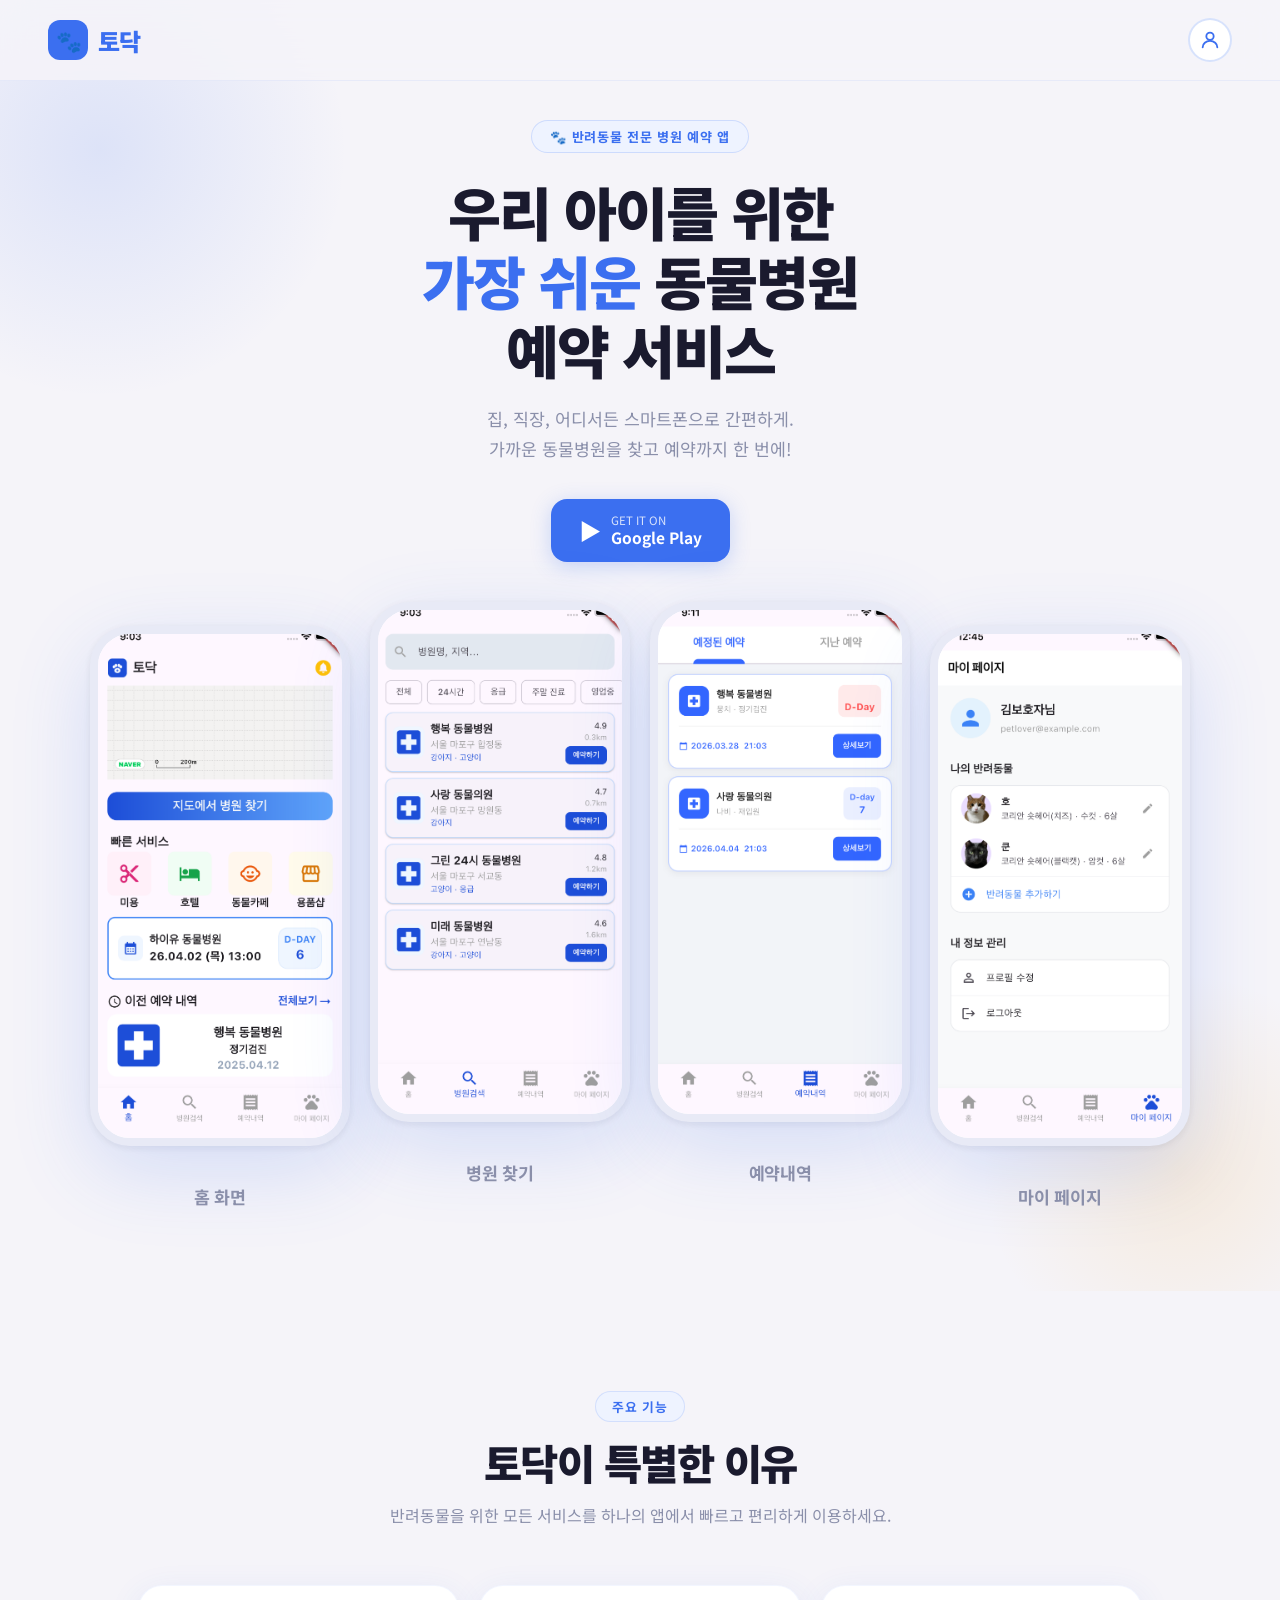
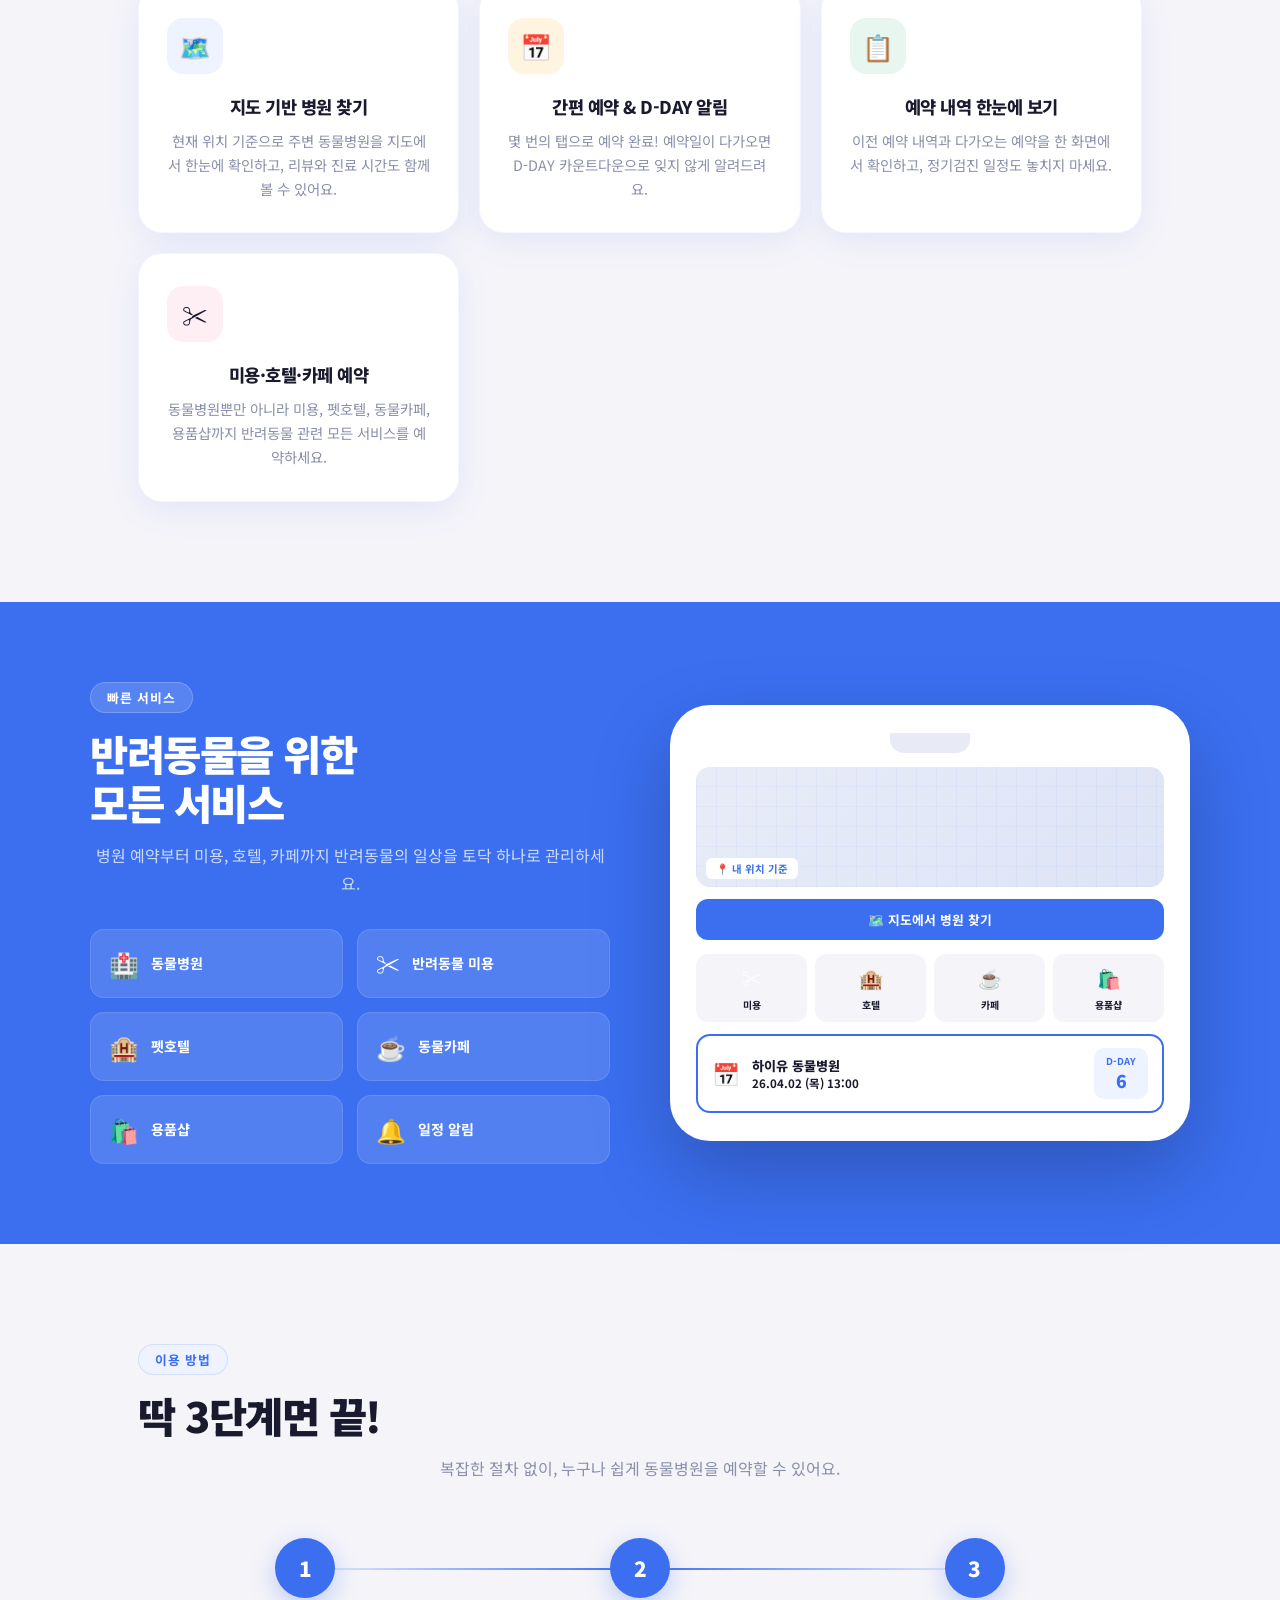
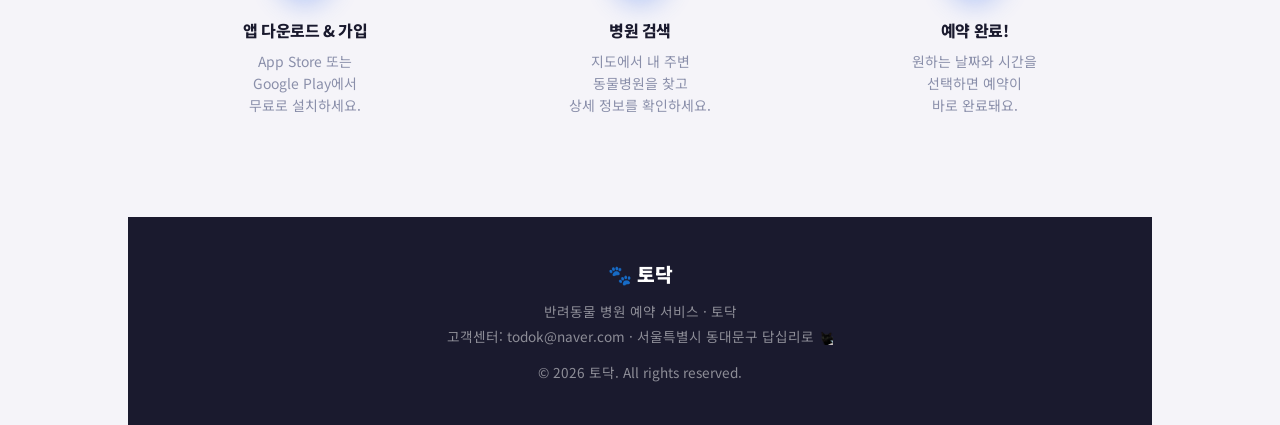
==== commit d8440301: "중복함수 삭제, d-day 계산 추가" ====
--- a/index.html
+++ b/index.html
@@ -67,7 +67,7 @@
         <div class="logo-icon">🐾</div>
         토닥
       </div>
-      <button class="nav-login-btn" onclick="handleLoginClick()">
+      <button class="nav-login-btn">
         <svg xmlns="http://www.w3.org/2000/svg" width="22" height="22"
              viewBox="0 0 24 24" fill="none" stroke="currentColor"
              stroke-width="2" stroke-linecap="round" stroke-linejoin="round">
@@ -274,7 +274,6 @@
           width="15px"
           alt="쿤"
           style="cursor:pointer; vertical-align:middle;"
-          onclick="openVideo('kun')"
         />
       </p>
       <p style="margin-top: 12px">© 2026 토닥. All rights reserved.</p>
--- a/style.css
+++ b/style.css
@@ -490,6 +490,7 @@
 
 /* FEATURES */
 .section {
+  text-align: center;
   padding: 100px 48px;
   max-width: 1100px;
   margin: 0 auto;
@@ -517,7 +518,8 @@
   color: var(--gray);
   font-size: 1rem;
   line-height: 1.7;
-  max-width: 480px;
+  text-align: center;
+  margin: 0 auto;
 }
 
 .features-grid {
@@ -872,6 +874,7 @@
   font-size: 0.85rem;
   line-height: 1.8;
   width: 80%;
+  margin: 0 auto;
   display: flex;
   flex-direction: column;
   align-items: center;
@@ -882,7 +885,7 @@
   font-size: 1.2rem;
   margin-bottom: 8px;
 }
-footer p{
+footer p {
   white-space: nowrap;
 }
 
@@ -933,7 +936,7 @@
   display: none;
   position: fixed;
   inset: 0;
-  background: rgba(0,0,0,0.85);
+  background: rgba(0, 0, 0, 0.85);
   z-index: 999;
   align-items: center;
   justify-content: center;
@@ -955,13 +958,15 @@
 }
 .video-close {
   position: absolute;
-  top: 12px; right: 12px;
+  top: 12px;
+  right: 12px;
   z-index: 10;
-  background: rgba(0,0,0,0.5);
+  background: rgba(0, 0, 0, 0.5);
   color: white;
   border: none;
   border-radius: 50%;
-  width: 36px; height: 36px;
+  width: 36px;
+  height: 36px;
   font-size: 1rem;
   cursor: pointer;
-}+}
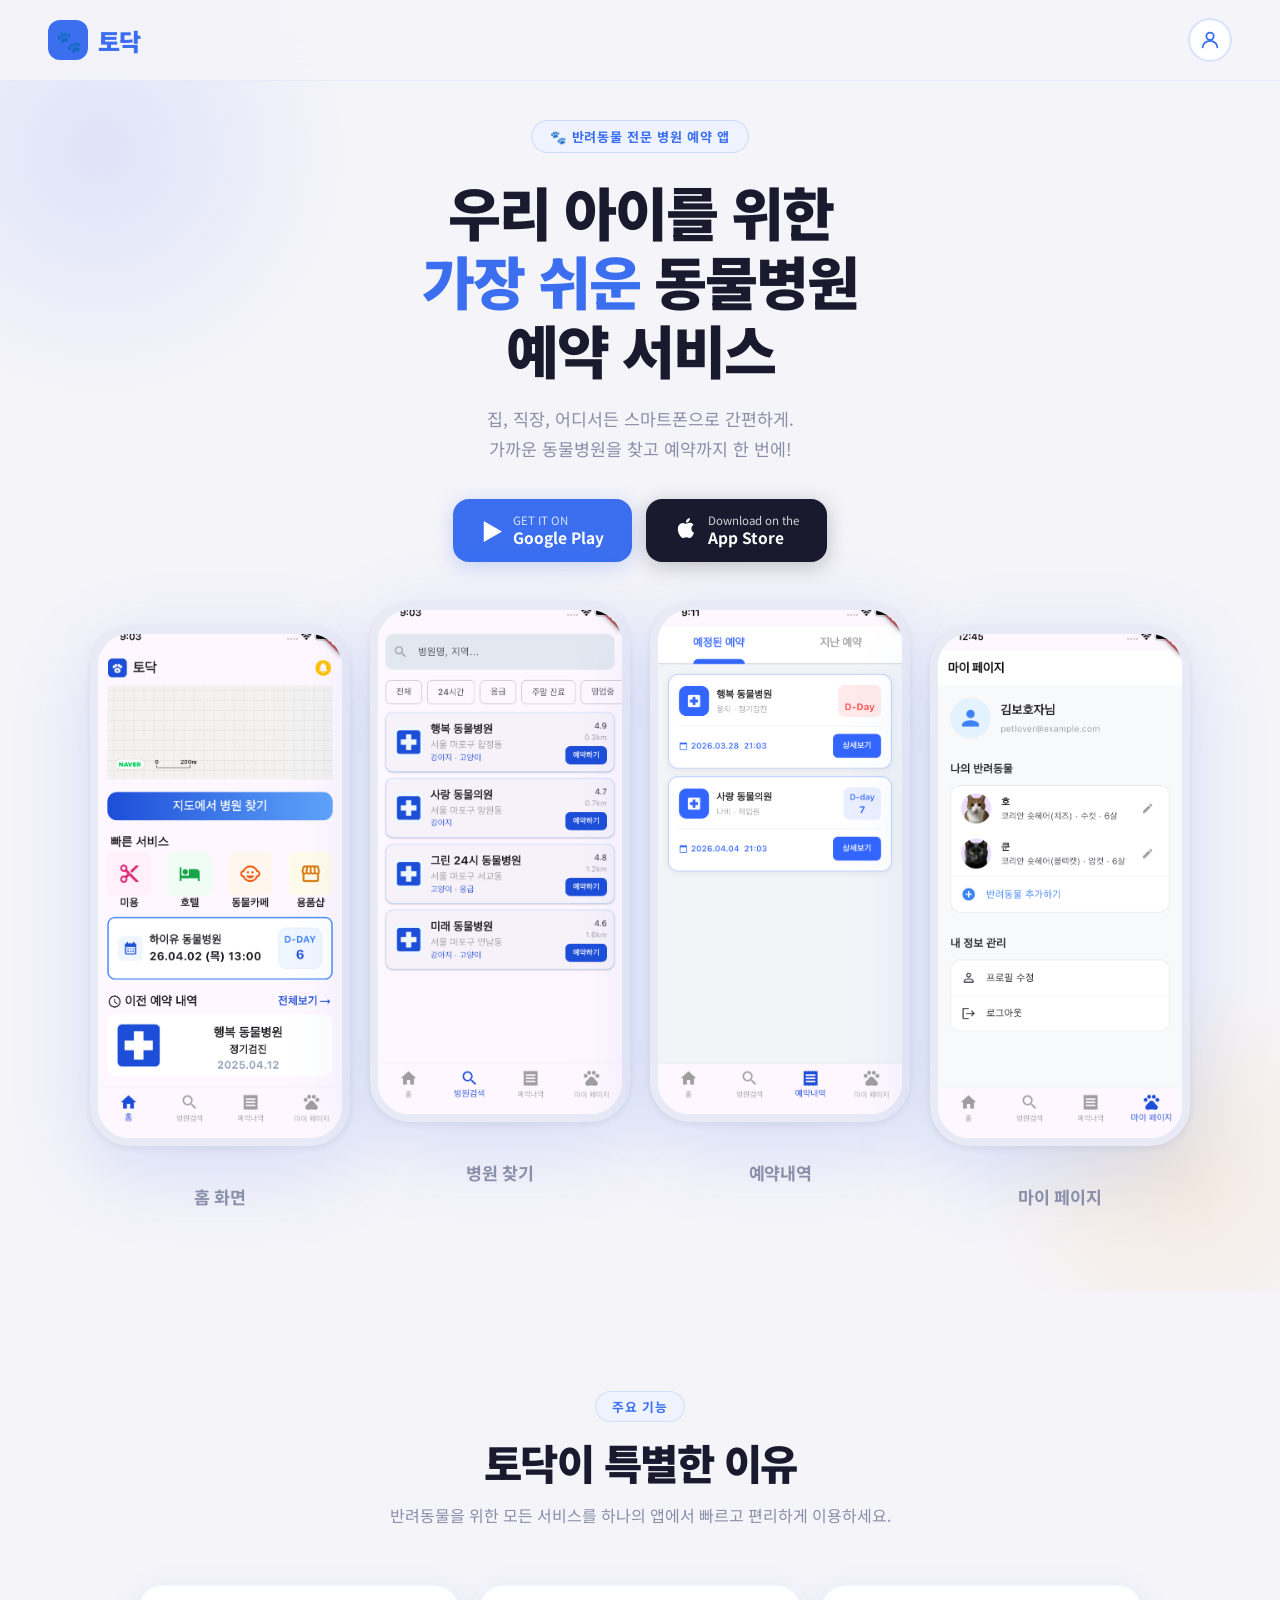
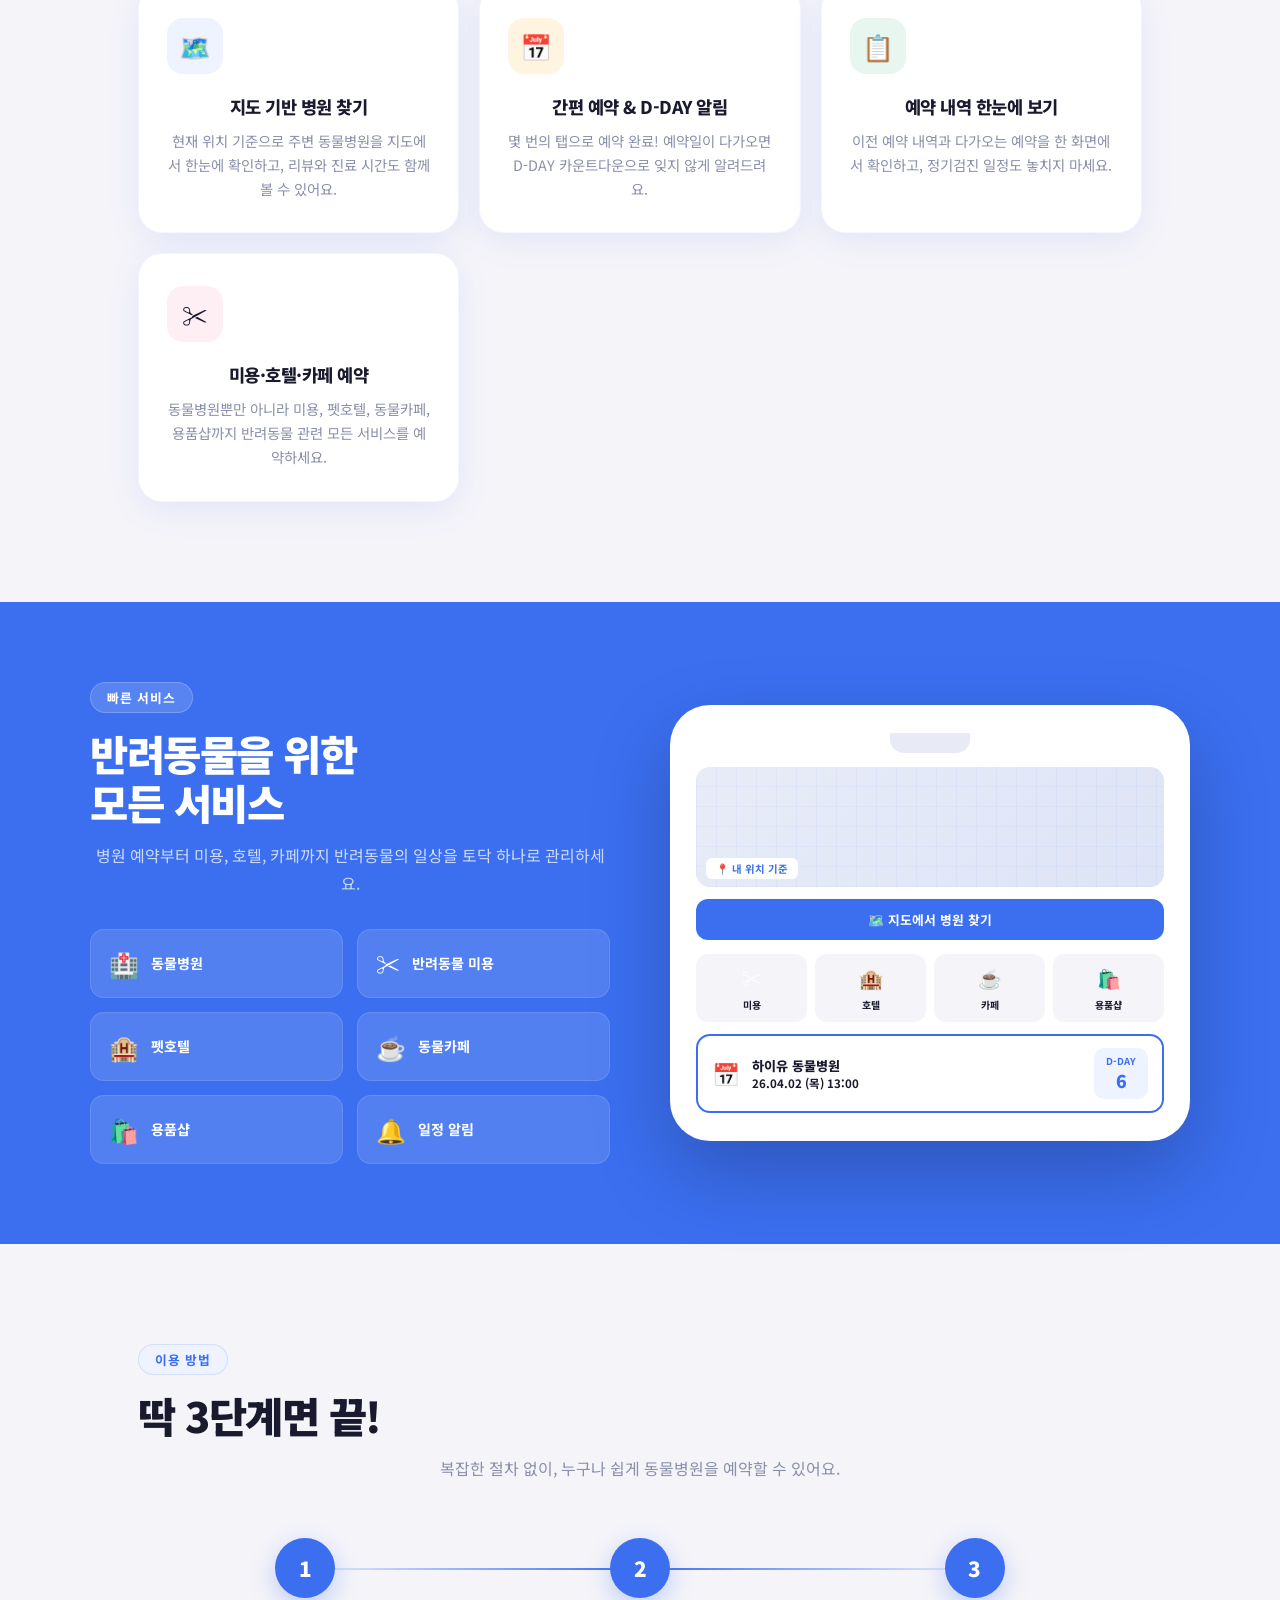
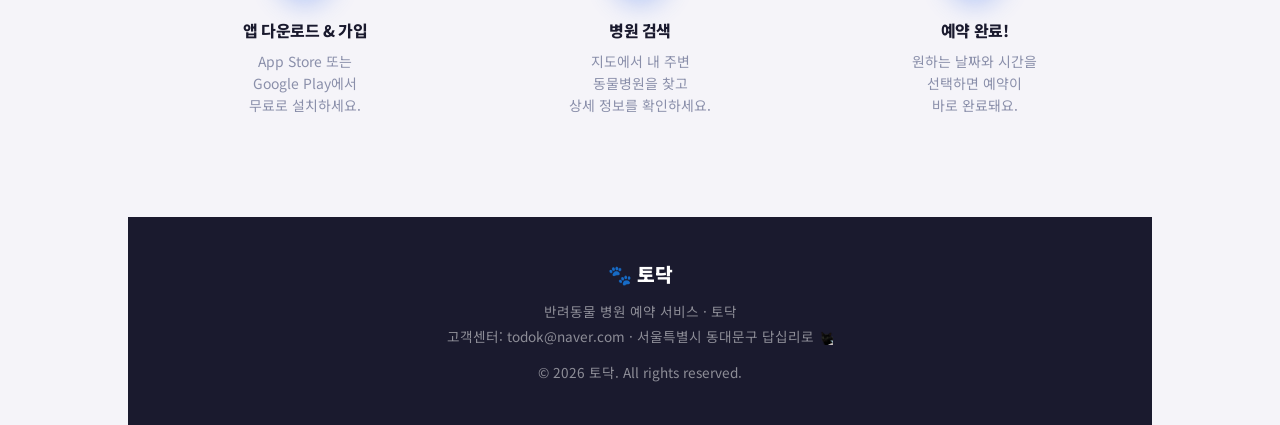
==== commit 58971bee: "m" ====
--- a/index.html
+++ b/index.html
@@ -19,7 +19,10 @@
       .video-modal {
         display: none;
         position: fixed;
-        top: 0; left: 0; right: 0; bottom: 0;
+        top: 0;
+        left: 0;
+        right: 0;
+        bottom: 0;
         background: rgba(0, 0, 0, 0.75);
         z-index: 9999;
         align-items: center;
@@ -42,21 +45,24 @@
       }
       .video-close {
         position: absolute;
-        top: 10px; right: 10px;
+        top: 10px;
+        right: 10px;
         background: rgba(0, 0, 0, 0.5);
         color: white;
         border: none;
         border-radius: 50%;
-        width: 32px; height: 32px;
+        width: 32px;
+        height: 32px;
         font-size: 1rem;
         cursor: pointer;
-        display: flex; align-items: center; justify-content: center;
+        display: flex;
+        align-items: center;
+        justify-content: center;
         z-index: 10;
       }
     </style>
   </head>
   <body>
-
     <!-- =============================================
          상단 네비게이션 바
          - 로그인 버튼 클릭 시 handleLoginClick() 실행
@@ -68,11 +74,19 @@
         토닥
       </div>
       <button class="nav-login-btn">
-        <svg xmlns="http://www.w3.org/2000/svg" width="22" height="22"
-             viewBox="0 0 24 24" fill="none" stroke="currentColor"
-             stroke-width="2" stroke-linecap="round" stroke-linejoin="round">
-          <circle cx="12" cy="8" r="4"/>
-          <path d="M4 20c0-4 3.6-7 8-7s8 3 8 7"/>
+        <svg
+          xmlns="http://www.w3.org/2000/svg"
+          width="22"
+          height="22"
+          viewBox="0 0 24 24"
+          fill="none"
+          stroke="currentColor"
+          stroke-width="2"
+          stroke-linecap="round"
+          stroke-linejoin="round"
+        >
+          <circle cx="12" cy="8" r="4" />
+          <path d="M4 20c0-4 3.6-7 8-7s8 3 8 7" />
         </svg>
       </button>
     </nav>
@@ -102,6 +116,25 @@
             Google Play
           </span>
         </a>
+        <a href="#" class="btn-store apple">
+          <span class="store-icon">
+            <svg
+              xmlns="http://www.w3.org/2000/svg"
+              width="24"
+              height="24"
+              viewBox="0 0 24 24"
+              fill="white"
+            >
+              <path
+                d="M18.71 19.5c-.83 1.24-1.71 2.45-3.05 2.47-1.34.03-1.77-.79-3.29-.79-1.53 0-2 .77-3.27.82-1.31.05-2.3-1.32-3.14-2.53C4.25 17 2.94 12.45 4.7 9.39c.87-1.52 2.43-2.48 4.12-2.51 1.28-.02 2.5.87 3.29.87.78 0 2.26-1.07 3.8-.91.65.03 2.47.26 3.64 1.98-.09.06-2.17 1.28-2.15 3.81.03 3.02 2.65 4.03 2.68 4.04-.03.07-.42 1.44-1.38 2.83M13 3.5c.73-.83 1.94-1.46 2.94-1.5.13 1.17-.34 2.35-1.04 3.19-.69.85-1.83 1.51-2.95 1.42-.15-1.15.41-2.35 1.05-3.11z"
+              />
+            </svg>
+          </span>
+          <span class="store-label">
+            <span class="store-sub">Download on the</span>
+            App Store
+          </span>
+        </a>
       </div>
 
       <!-- 앱 화면 목업 4종 가로 배치 -->
@@ -164,22 +197,34 @@
         <div class="feature-card">
           <div class="feat-icon blue">🗺️</div>
           <h3>지도 기반 병원 찾기</h3>
-          <p>현재 위치 기준으로 주변 동물병원을 지도에서 한눈에 확인하고, 리뷰와 진료 시간도 함께 볼 수 있어요.</p>
+          <p>
+            현재 위치 기준으로 주변 동물병원을 지도에서 한눈에 확인하고, 리뷰와
+            진료 시간도 함께 볼 수 있어요.
+          </p>
         </div>
         <div class="feature-card">
           <div class="feat-icon orange">📅</div>
           <h3>간편 예약 & D-DAY 알림</h3>
-          <p>몇 번의 탭으로 예약 완료! 예약일이 다가오면 D-DAY 카운트다운으로 잊지 않게 알려드려요.</p>
+          <p>
+            몇 번의 탭으로 예약 완료! 예약일이 다가오면 D-DAY 카운트다운으로
+            잊지 않게 알려드려요.
+          </p>
         </div>
         <div class="feature-card">
           <div class="feat-icon green">📋</div>
           <h3>예약 내역 한눈에 보기</h3>
-          <p>이전 예약 내역과 다가오는 예약을 한 화면에서 확인하고, 정기검진 일정도 놓치지 마세요.</p>
+          <p>
+            이전 예약 내역과 다가오는 예약을 한 화면에서 확인하고, 정기검진
+            일정도 놓치지 마세요.
+          </p>
         </div>
         <div class="feature-card">
           <div class="feat-icon pink">✂️</div>
           <h3>미용·호텔·카페 예약</h3>
-          <p>동물병원뿐만 아니라 미용, 펫호텔, 동물카페, 용품샵까지 반려동물 관련 모든 서비스를 예약하세요.</p>
+          <p>
+            동물병원뿐만 아니라 미용, 펫호텔, 동물카페, 용품샵까지 반려동물 관련
+            모든 서비스를 예약하세요.
+          </p>
         </div>
       </div>
     </section>
@@ -194,14 +239,35 @@
         <div>
           <span class="section-label">빠른 서비스</span>
           <h2 class="section-title">반려동물을 위한<br />모든 서비스</h2>
-          <p class="section-sub">병원 예약부터 미용, 호텔, 카페까지 반려동물의 일상을 토닥 하나로 관리하세요.</p>
+          <p class="section-sub">
+            병원 예약부터 미용, 호텔, 카페까지 반려동물의 일상을 토닥 하나로
+            관리하세요.
+          </p>
           <div class="services-list">
-            <div class="svc-chip"><span class="chip-icon">🏥</span><span class="chip-text">동물병원</span></div>
-            <div class="svc-chip"><span class="chip-icon">✂️</span><span class="chip-text">반려동물 미용</span></div>
-            <div class="svc-chip"><span class="chip-icon">🏨</span><span class="chip-text">펫호텔</span></div>
-            <div class="svc-chip"><span class="chip-icon">☕</span><span class="chip-text">동물카페</span></div>
-            <div class="svc-chip"><span class="chip-icon">🛍️</span><span class="chip-text">용품샵</span></div>
-            <div class="svc-chip"><span class="chip-icon">🔔</span><span class="chip-text">일정 알림</span></div>
+            <div class="svc-chip">
+              <span class="chip-icon">🏥</span
+              ><span class="chip-text">동물병원</span>
+            </div>
+            <div class="svc-chip">
+              <span class="chip-icon">✂️</span
+              ><span class="chip-text">반려동물 미용</span>
+            </div>
+            <div class="svc-chip">
+              <span class="chip-icon">🏨</span
+              ><span class="chip-text">펫호텔</span>
+            </div>
+            <div class="svc-chip">
+              <span class="chip-icon">☕</span
+              ><span class="chip-text">동물카페</span>
+            </div>
+            <div class="svc-chip">
+              <span class="chip-icon">🛍️</span
+              ><span class="chip-text">용품샵</span>
+            </div>
+            <div class="svc-chip">
+              <span class="chip-icon">🔔</span
+              ><span class="chip-text">일정 알림</span>
+            </div>
           </div>
         </div>
         <!-- 가상 폰 UI -->
@@ -213,10 +279,22 @@
           </div>
           <div class="bp-btn">🗺️ 지도에서 병원 찾기</div>
           <div class="bp-services">
-            <div class="bp-svc"><div class="si">✂️</div><div class="sn">미용</div></div>
-            <div class="bp-svc"><div class="si">🏨</div><div class="sn">호텔</div></div>
-            <div class="bp-svc"><div class="si">☕</div><div class="sn">카페</div></div>
-            <div class="bp-svc"><div class="si">🛍️</div><div class="sn">용품샵</div></div>
+            <div class="bp-svc">
+              <div class="si">✂️</div>
+              <div class="sn">미용</div>
+            </div>
+            <div class="bp-svc">
+              <div class="si">🏨</div>
+              <div class="sn">호텔</div>
+            </div>
+            <div class="bp-svc">
+              <div class="si">☕</div>
+              <div class="sn">카페</div>
+            </div>
+            <div class="bp-svc">
+              <div class="si">🛍️</div>
+              <div class="sn">용품샵</div>
+            </div>
           </div>
           <div class="bp-card">
             <span style="font-size: 1.4rem">📅</span>
@@ -240,7 +318,9 @@
     <section class="how-section" id="how">
       <span class="section-label">이용 방법</span>
       <h2 class="section-title">딱 3단계면 끝!</h2>
-      <p class="section-sub">복잡한 절차 없이, 누구나 쉽게 동물병원을 예약할 수 있어요.</p>
+      <p class="section-sub">
+        복잡한 절차 없이, 누구나 쉽게 동물병원을 예약할 수 있어요.
+      </p>
       <div class="steps-row">
         <div class="step">
           <div class="step-num">1</div>
@@ -250,7 +330,9 @@
         <div class="step">
           <div class="step-num">2</div>
           <h4>병원 검색</h4>
-          <p>지도에서 내 주변<br />동물병원을 찾고<br />상세 정보를 확인하세요.</p>
+          <p>
+            지도에서 내 주변<br />동물병원을 찾고<br />상세 정보를 확인하세요.
+          </p>
         </div>
         <div class="step">
           <div class="step-num">3</div>
@@ -273,7 +355,7 @@
           src="images/kun2.png"
           width="15px"
           alt="쿤"
-          style="cursor:pointer; vertical-align:middle;"
+          style="cursor: pointer; vertical-align: middle"
         />
       </p>
       <p style="margin-top: 12px">© 2026 토닥. All rights reserved.</p>
@@ -299,8 +381,8 @@
       // 반려동물별 동영상 경로 매핑
       // =============================================
       var petVideos = {
-        ho:  'images/hogguk.mp4',
-        kun: 'images/kungguk.mp4'
+        ho: "images/hogguk.mp4",
+        kun: "images/kungguk.mp4",
       };
 
       // =============================================
@@ -309,10 +391,10 @@
       // - 없으면 로그인 페이지로 이동
       // =============================================
       function handleLoginClick() {
-        if (localStorage.getItem('isLoggedIn')) {
-          location.href = 'my_page.html';
+        if (localStorage.getItem("isLoggedIn")) {
+          location.href = "my_page.html";
         } else {
-          location.href = 'login.html';
+          location.href = "login.html";
         }
       }
 
@@ -324,15 +406,15 @@
       // 3. 자동 재생 시도 (브라우저 정책으로 차단돼도 수동 재생 가능)
       // =============================================
       function openVideo(petName) {
-        var $modal  = $('#videoModal');
-        var $player = $('#videoPlayer');
-
-        $player.attr('src', petVideos[petName]); // jQuery로 src 속성 설정
-        $modal.addClass('active');               // 모달 표시
+        var $modal = $("#videoModal");
+        var $player = $("#videoPlayer");
+
+        $player.attr("src", petVideos[petName]); // jQuery로 src 속성 설정
+        $modal.addClass("active"); // 모달 표시
 
         // jQuery에는 play() 메서드가 없으므로 DOM 요소를 직접 사용
-        $player[0].play().catch(function(e) {
-          console.log('자동재생이 차단됐어요. 재생 버튼을 눌러주세요.', e);
+        $player[0].play().catch(function (e) {
+          console.log("자동재생이 차단됐어요. 재생 버튼을 눌러주세요.", e);
         });
       }
 
@@ -342,45 +424,43 @@
       // 2. 모달에서 .active 클래스 제거 → 화면에서 숨김
       // =============================================
       function closeVideo() {
-        var $modal  = $('#videoModal');
-        var $player = $('#videoPlayer');
-
-        $player[0].pause();           // 재생 멈춤
-        $player[0].currentTime = 0;  // 처음으로 되감기
-        $modal.removeClass('active'); // 모달 숨김
+        var $modal = $("#videoModal");
+        var $player = $("#videoPlayer");
+
+        $player[0].pause(); // 재생 멈춤
+        $player[0].currentTime = 0; // 처음으로 되감기
+        $modal.removeClass("active"); // 모달 숨김
       }
 
       // =============================================
       // jQuery 이벤트 바인딩 (DOM 준비 완료 후 실행)
       // =============================================
       $(document).ready(function () {
-
         // 네비게이션 로그인 버튼 클릭
-        $('.nav-login-btn').on('click', function () {
+        $(".nav-login-btn").on("click", function () {
           handleLoginClick();
         });
 
         // 푸터 쿤 이미지 클릭 → 동영상 모달 열기
-        $('footer img[alt="쿤"]').on('click', function () {
-          openVideo('kun');
+        $('footer img[alt="쿤"]').on("click", function () {
+          openVideo("kun");
         });
 
         // 모달 닫기 버튼 클릭
-        $('.video-close').on('click', function () {
+        $(".video-close").on("click", function () {
           closeVideo();
         });
 
         // 모달 배경(어두운 영역) 클릭 → 닫기
-        $('#videoModal').on('click', function () {
+        $("#videoModal").on("click", function () {
           closeVideo();
         });
 
         // 모달 내부 클릭은 닫기 이벤트 전파 차단
-        $('.video-wrap').on('click', function (e) {
+        $(".video-wrap").on("click", function (e) {
           e.stopPropagation();
         });
-
       });
     </script>
   </body>
-</html>+</html>
--- a/style.css
+++ b/style.css
@@ -224,6 +224,13 @@
 }
 .btn-store.google:hover {
   box-shadow: 0 10px 32px rgba(59, 111, 240, 0.35);
+}
+.btn-store.apple {
+  background: #1a1a2e;
+  box-shadow: 0 4px 20px rgba(26, 26, 46, 0.25);
+}
+.btn-store.apple:hover {
+  box-shadow: 0 10px 32px rgba(26, 26, 46, 0.35);
 }
 .btn-store .store-icon {
   font-size: 1.4rem;
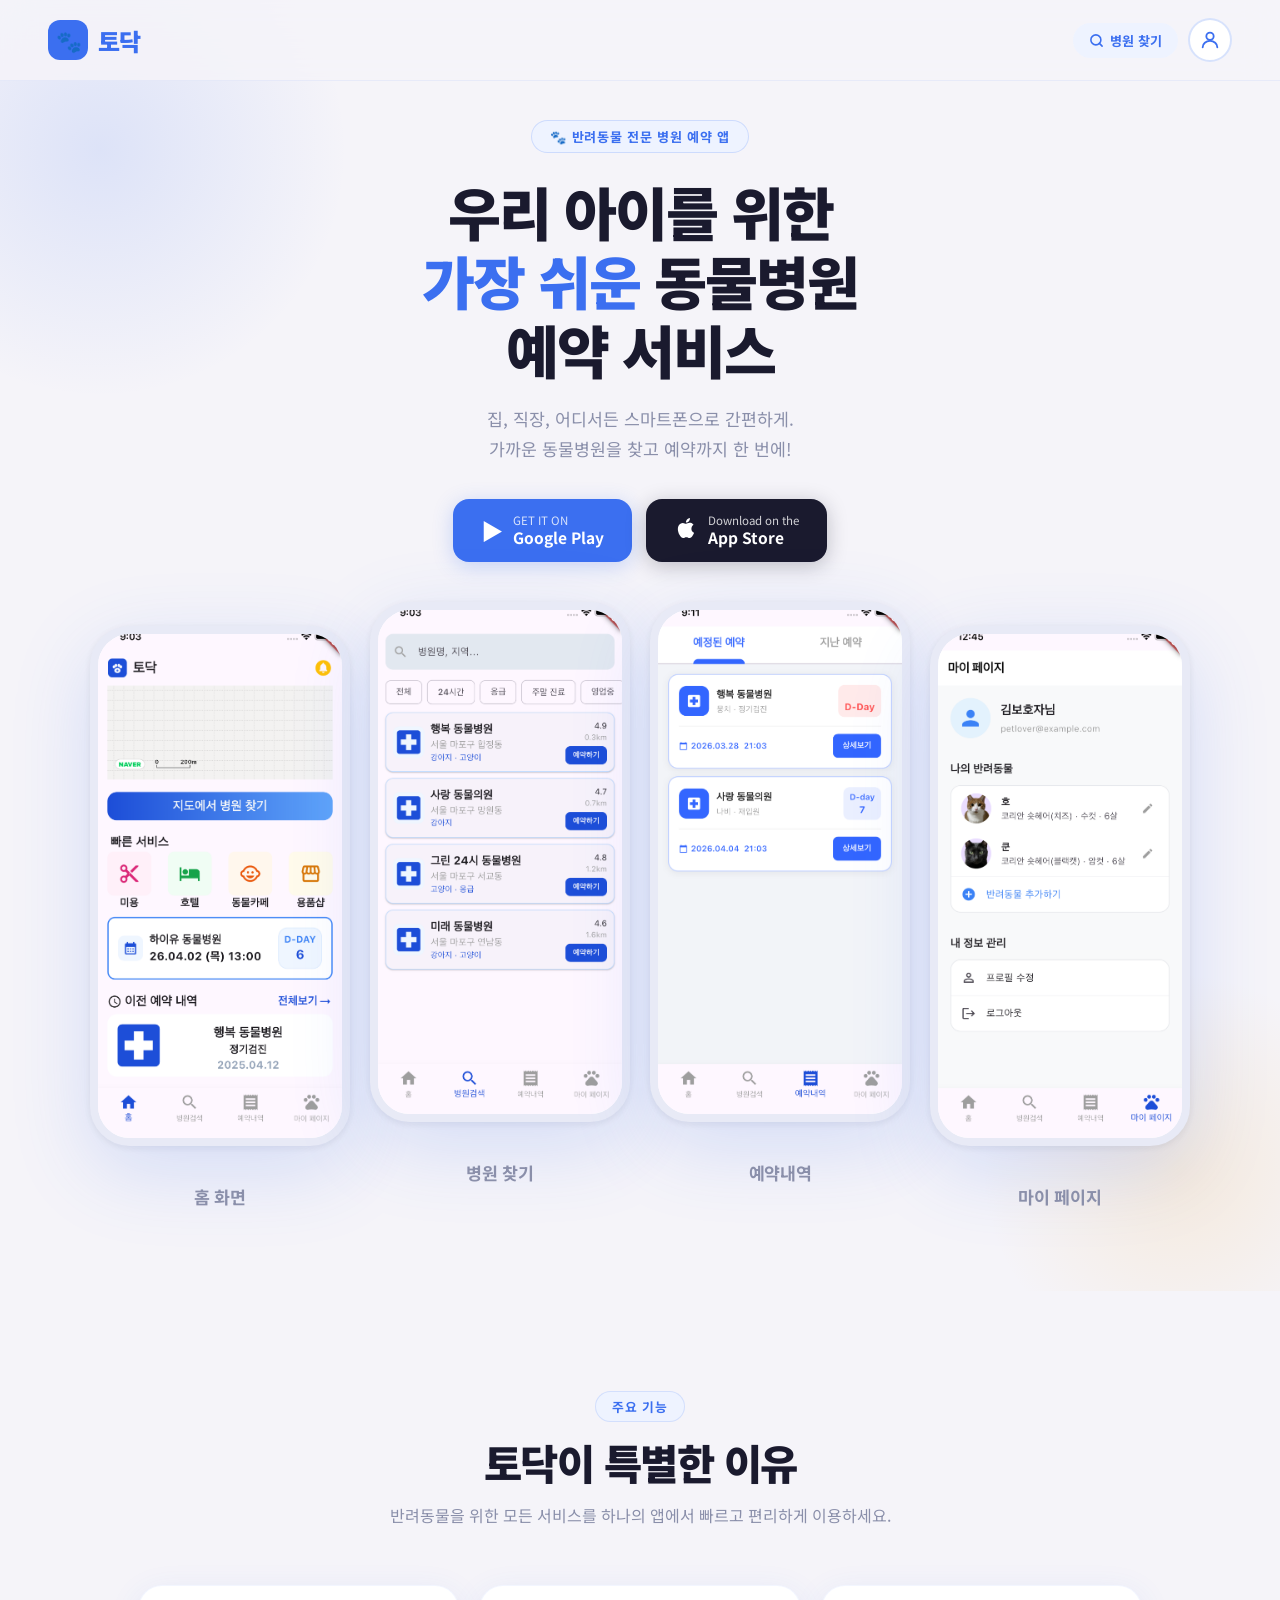
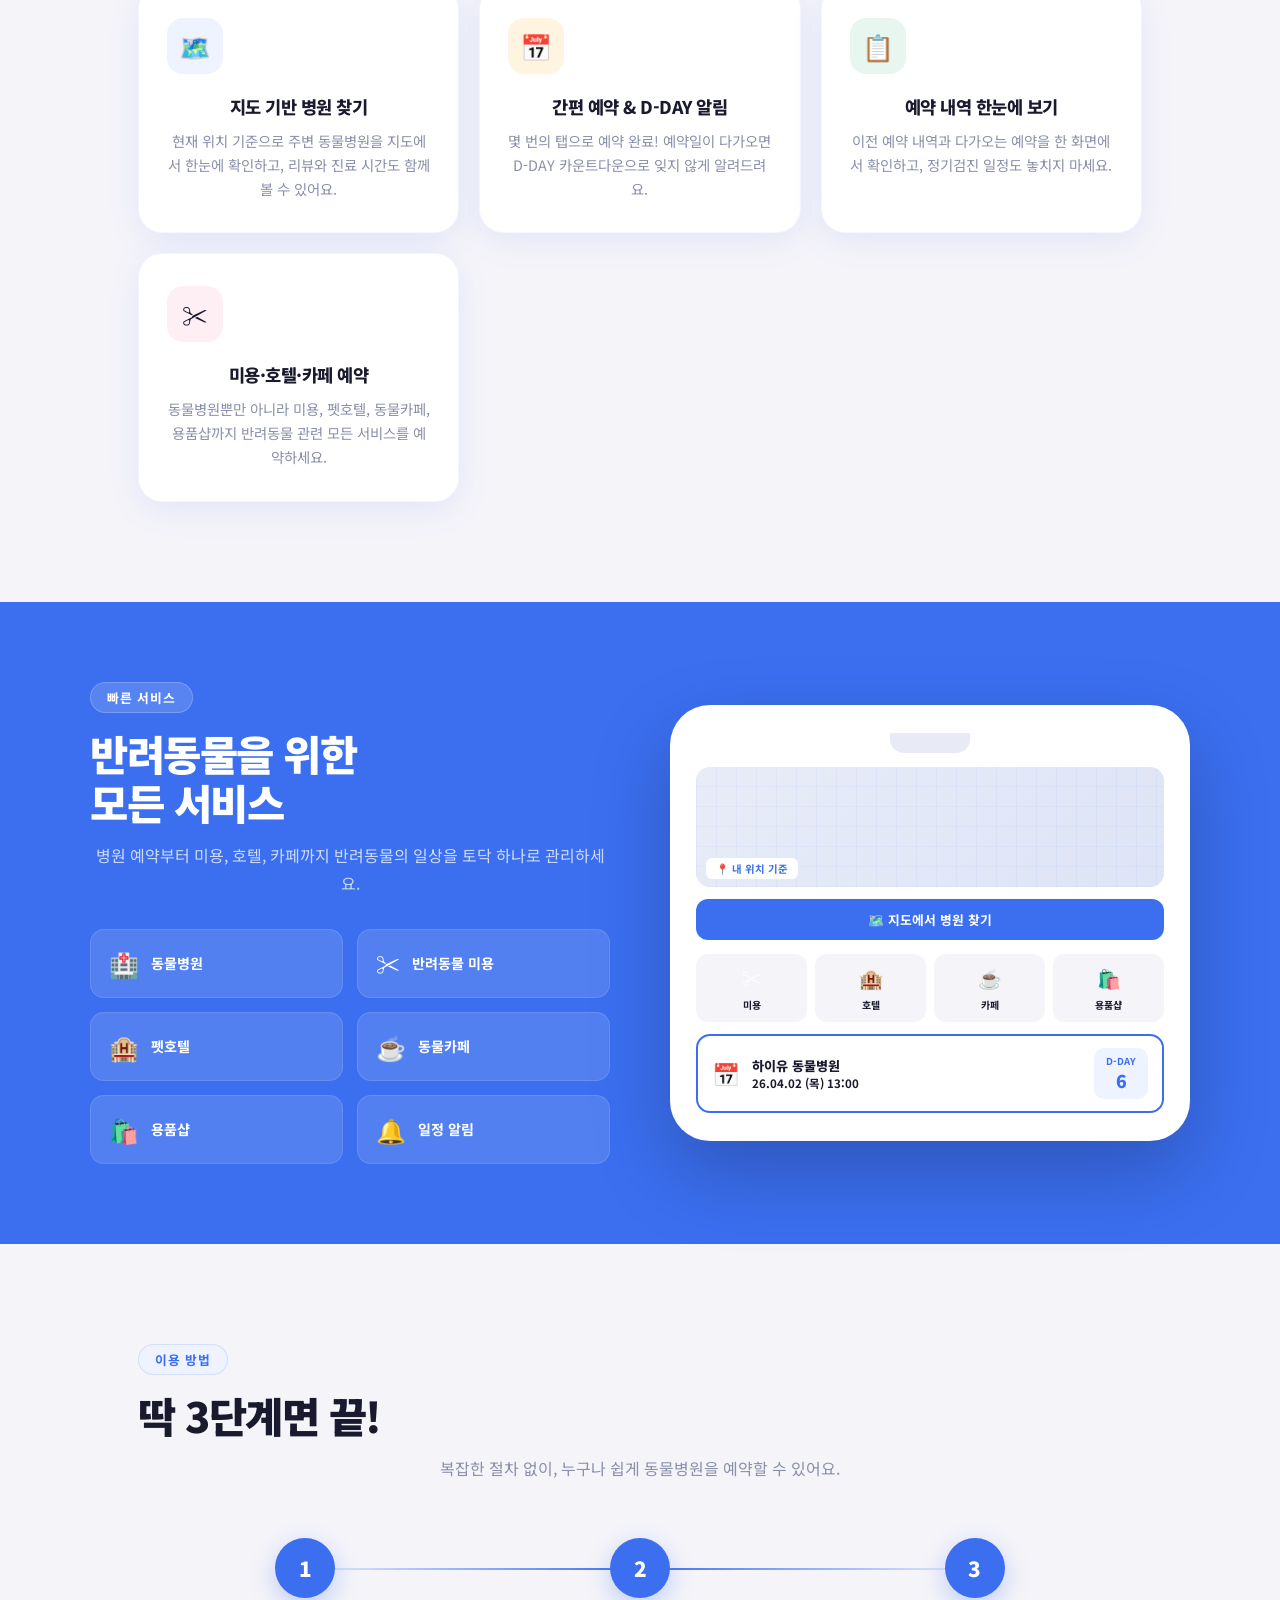
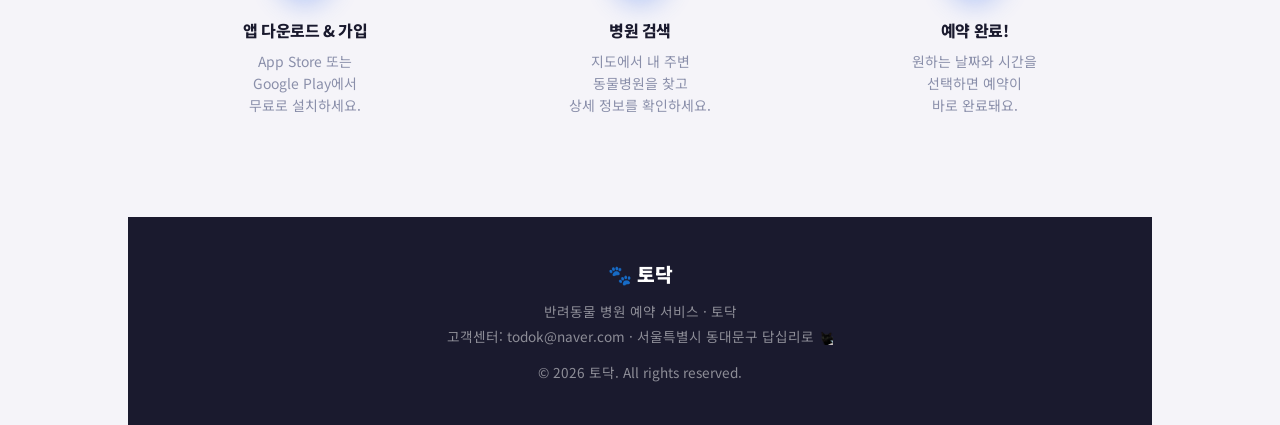
==== commit 9ec18676: "병원검색 추가, 지도연결, 마이페이지 수정" ====
--- a/index.html
+++ b/index.html
@@ -68,28 +68,87 @@
          - 로그인 버튼 클릭 시 handleLoginClick() 실행
          - 로그인 상태면 마이페이지로, 아니면 로그인 페이지로 이동
     ============================================= -->
+    <!-- =============================================
+     index.html 의 <nav> 부분만 아래로 교체하세요
+     (기존 nav 태그 전체를 이 코드로 대체)
+============================================= -->
     <nav>
       <div class="nav-logo">
         <div class="logo-icon">🐾</div>
         토닥
       </div>
-      <button class="nav-login-btn">
-        <svg
-          xmlns="http://www.w3.org/2000/svg"
-          width="22"
-          height="22"
-          viewBox="0 0 24 24"
-          fill="none"
-          stroke="currentColor"
-          stroke-width="2"
-          stroke-linecap="round"
-          stroke-linejoin="round"
+
+      <div style="display: flex; align-items: center; gap: 10px">
+        <!-- ① 병원 검색 버튼 -->
+        <a
+          href="search.html"
+          style="
+            display: flex;
+            align-items: center;
+            gap: 6px;
+            padding: 8px 16px;
+            background: #eef3ff;
+            color: #3b6ff0;
+            border-radius: 50px;
+            font-size: 0.82rem;
+            font-weight: 700;
+            font-family: &quot;Noto Sans KR&quot;, sans-serif;
+            text-decoration: none;
+            transition:
+              background 0.2s,
+              transform 0.15s;
+          "
+          onmouseover="
+            this.style.background = '#dce8ff';
+            this.style.transform = 'translateY(-1px)';
+          "
+          onmouseout="
+            this.style.background = '#eef3ff';
+            this.style.transform = 'translateY(0)';
+          "
         >
-          <circle cx="12" cy="8" r="4" />
-          <path d="M4 20c0-4 3.6-7 8-7s8 3 8 7" />
-        </svg>
-      </button>
+          <svg
+            xmlns="http://www.w3.org/2000/svg"
+            width="15"
+            height="15"
+            viewBox="0 0 24 24"
+            fill="none"
+            stroke="currentColor"
+            stroke-width="2.5"
+            stroke-linecap="round"
+            stroke-linejoin="round"
+          >
+            <circle cx="11" cy="11" r="8" />
+            <line x1="21" y1="21" x2="16.65" y2="16.65" />
+          </svg>
+          병원 찾기
+        </a>
+
+        <!-- ② 기존 로그인/마이페이지 버튼 -->
+        <button class="nav-login-btn">
+          <svg
+            xmlns="http://www.w3.org/2000/svg"
+            width="22"
+            height="22"
+            viewBox="0 0 24 24"
+            fill="none"
+            stroke="currentColor"
+            stroke-width="2"
+            stroke-linecap="round"
+            stroke-linejoin="round"
+          >
+            <circle cx="12" cy="8" r="4" />
+            <path d="M4 20c0-4 3.6-7 8-7s8 3 8 7" />
+          </svg>
+        </button>
+      </div>
     </nav>
+
+    <!--
+  ※ style.css 의 nav 스타일에 아래 한 줄 추가가 필요합니다:
+     nav { justify-content: space-between; }
+  → 이미 있다면 추가 불필요
+-->
 
     <!-- =============================================
          히어로 섹션
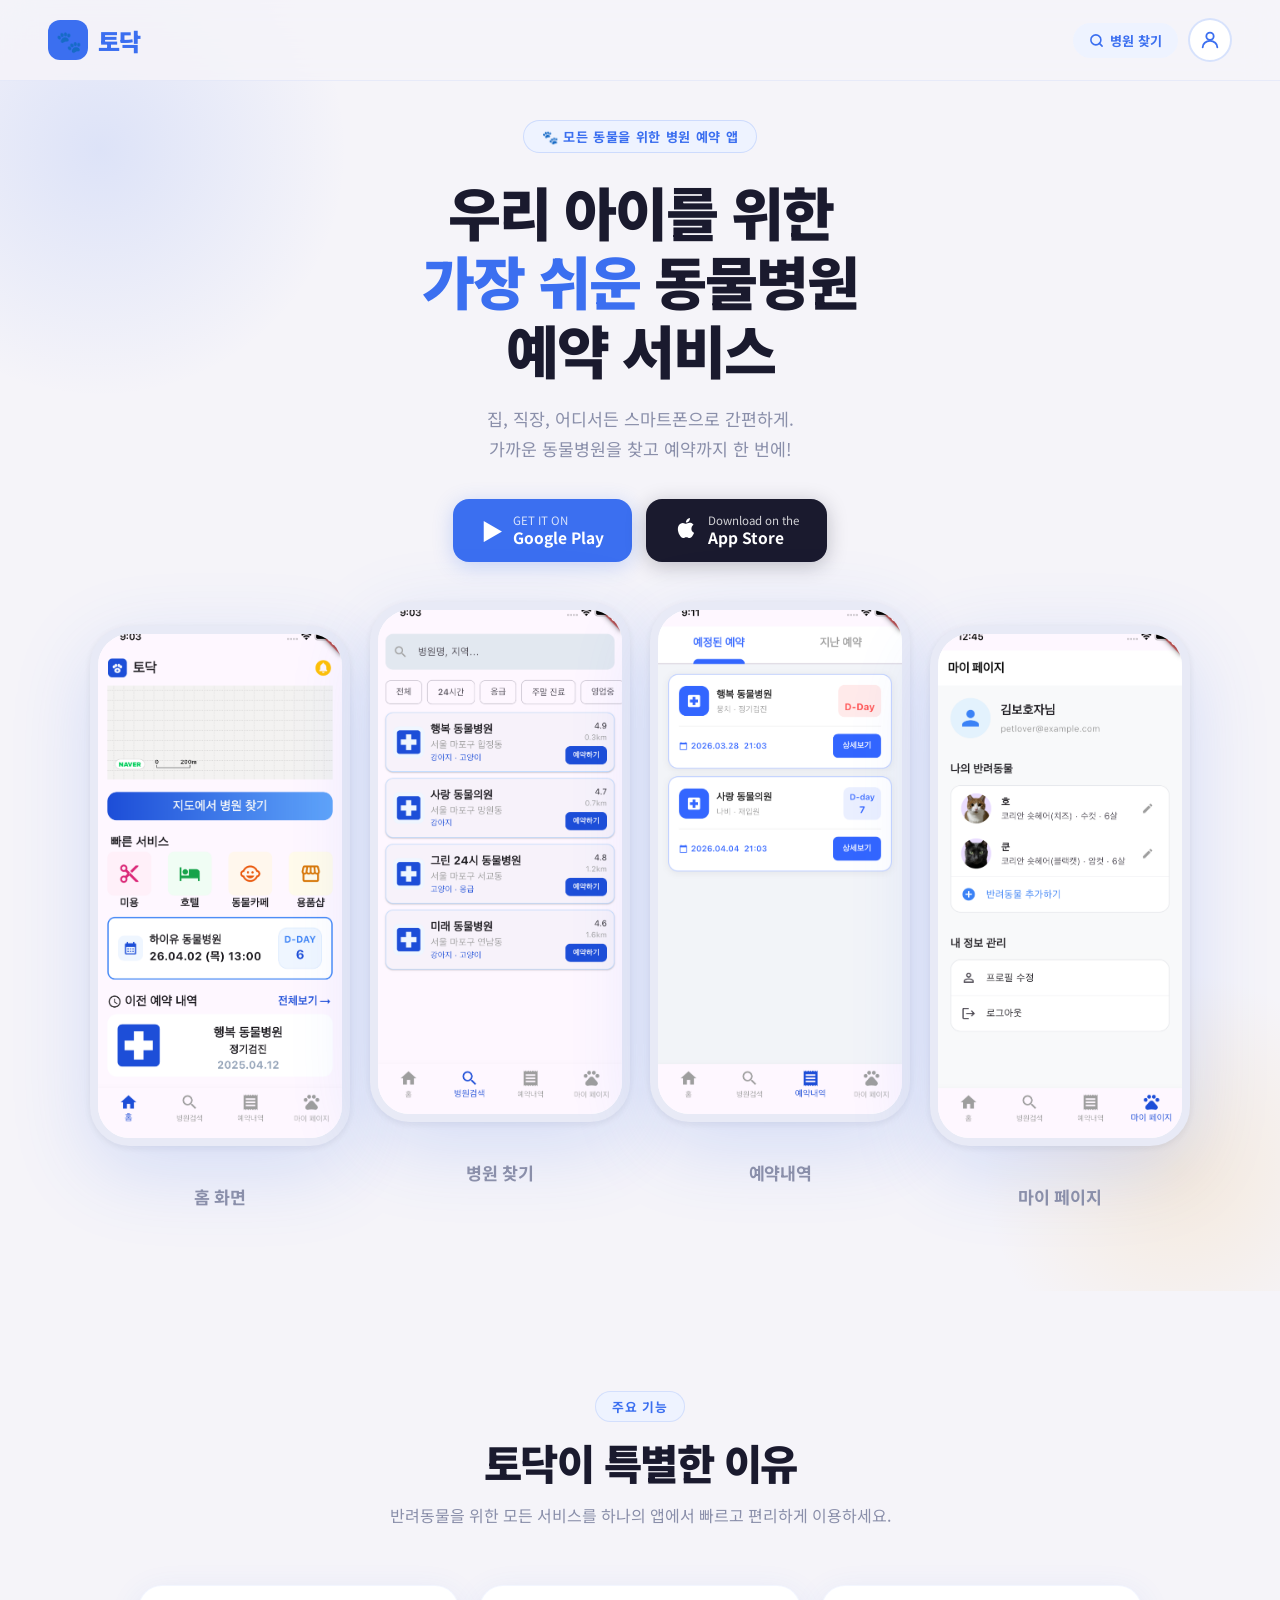
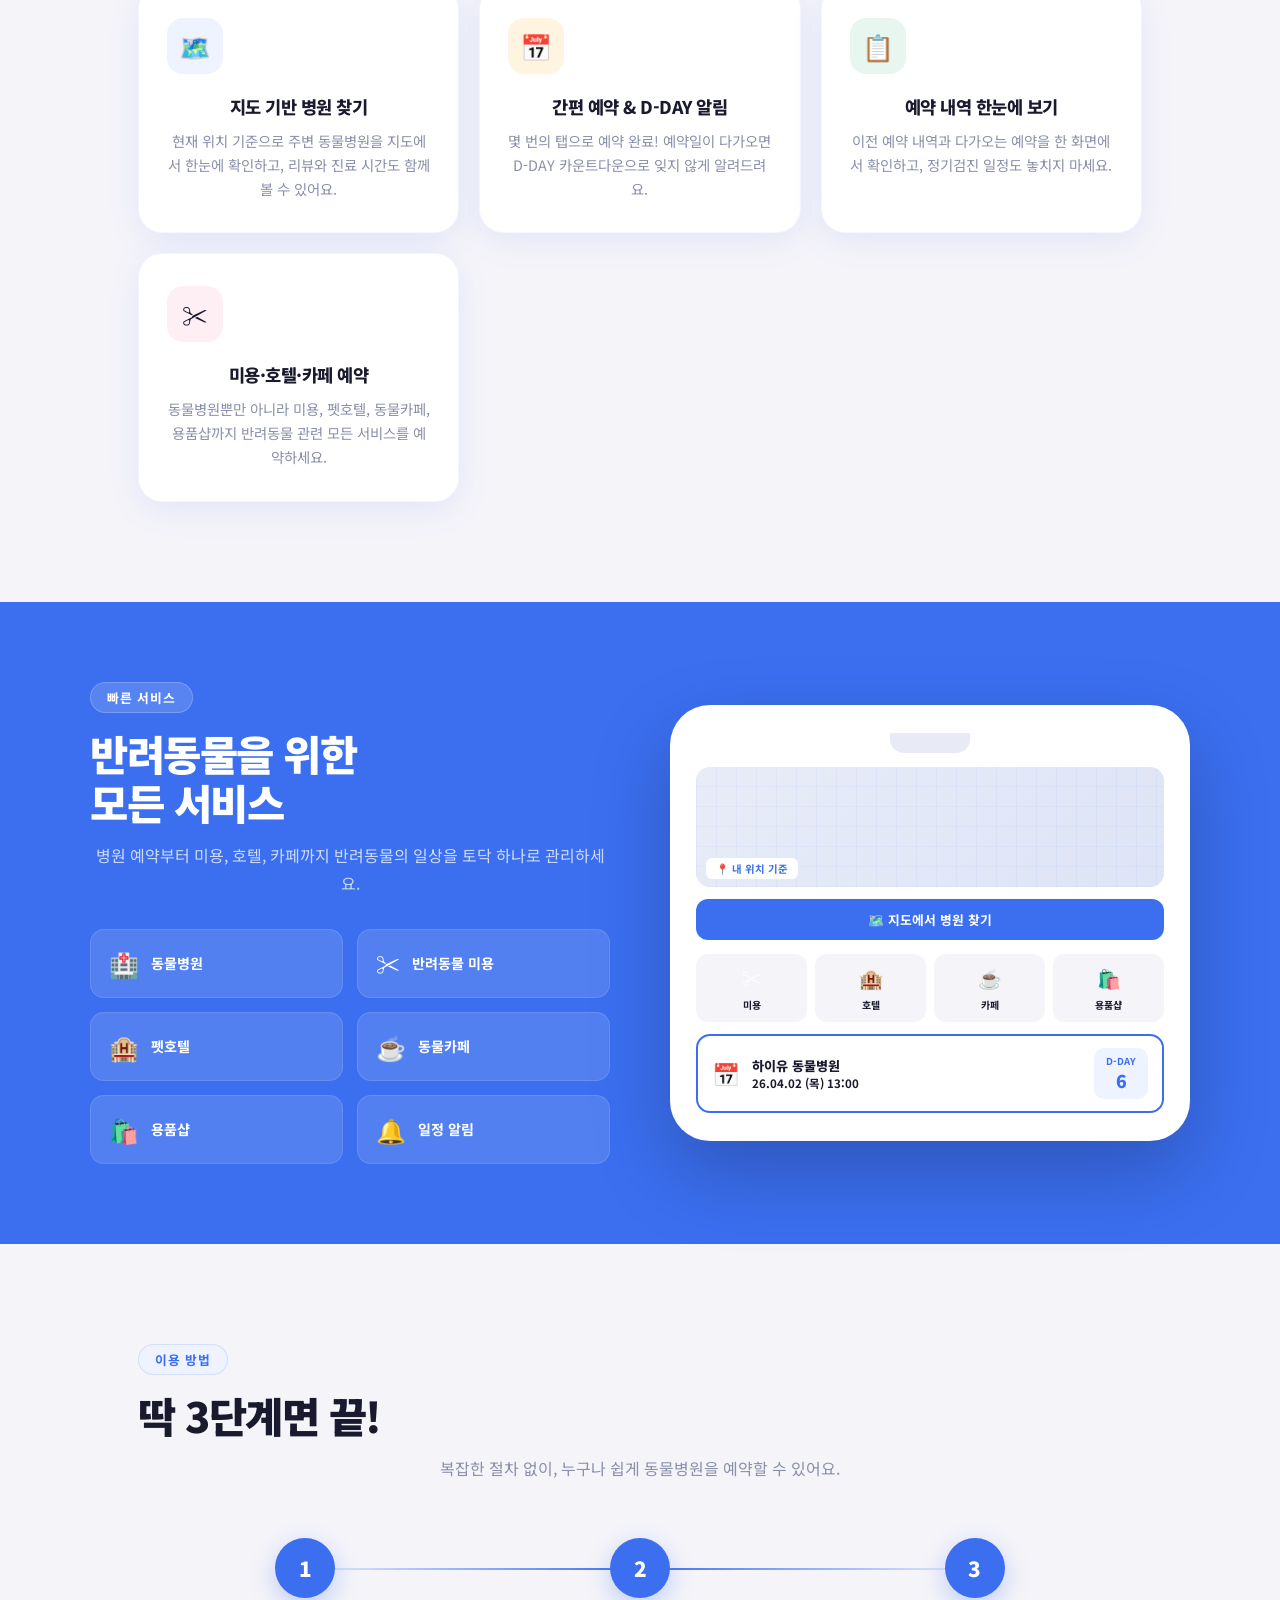
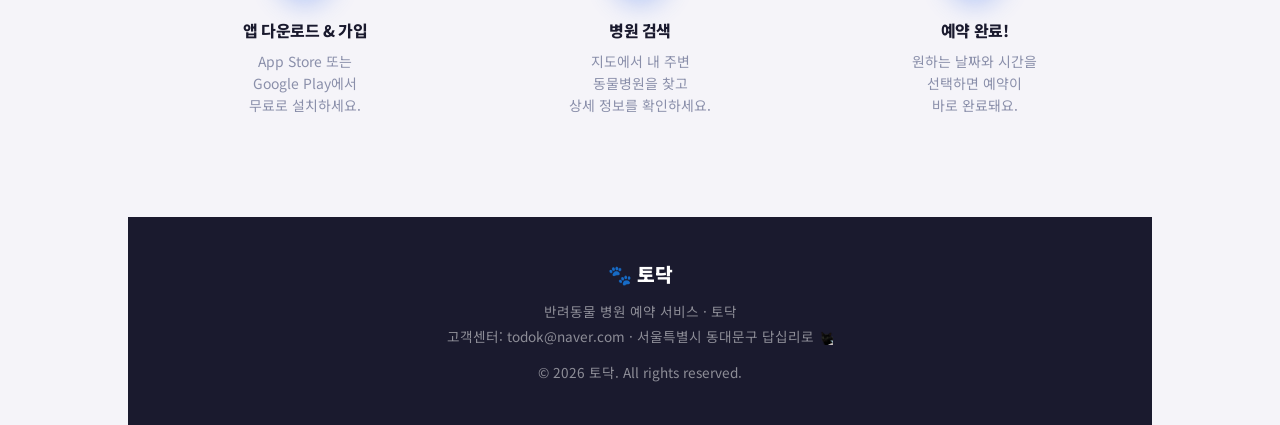
==== commit 55935c71: "오타 수정" ====
--- a/index.html
+++ b/index.html
@@ -158,7 +158,7 @@
     <section class="hero">
       <div class="hero-bg-circle c1"></div>
       <div class="hero-bg-circle c2"></div>
-      <div class="hero-badge">🐾 반려동물 전문 병원 예약 앱</div>
+      <div class="hero-badge">🐾 모든 동물을 위한 병원 예약 앱</div>
       <h1>
         우리 아이를 위한<br /><span class="highlight">가장 쉬운</span>
         동물병원<br />예약 서비스
